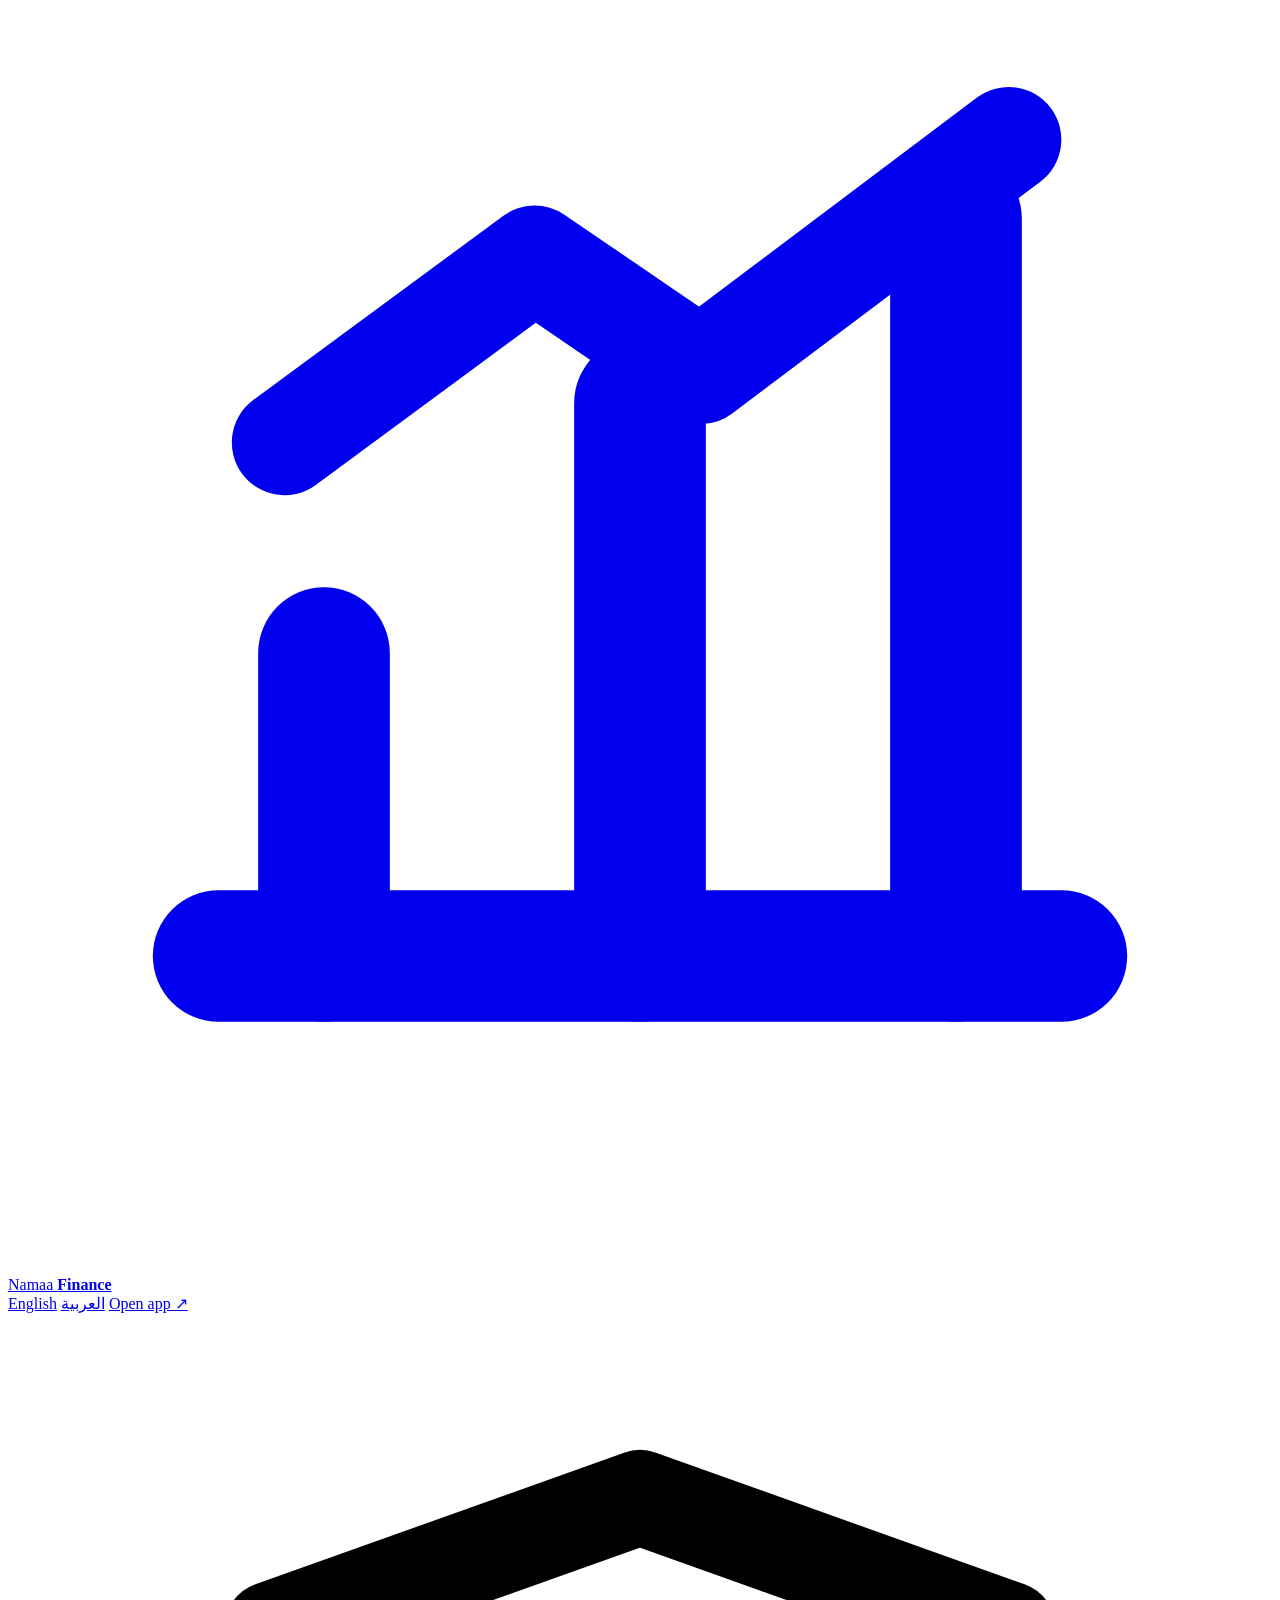
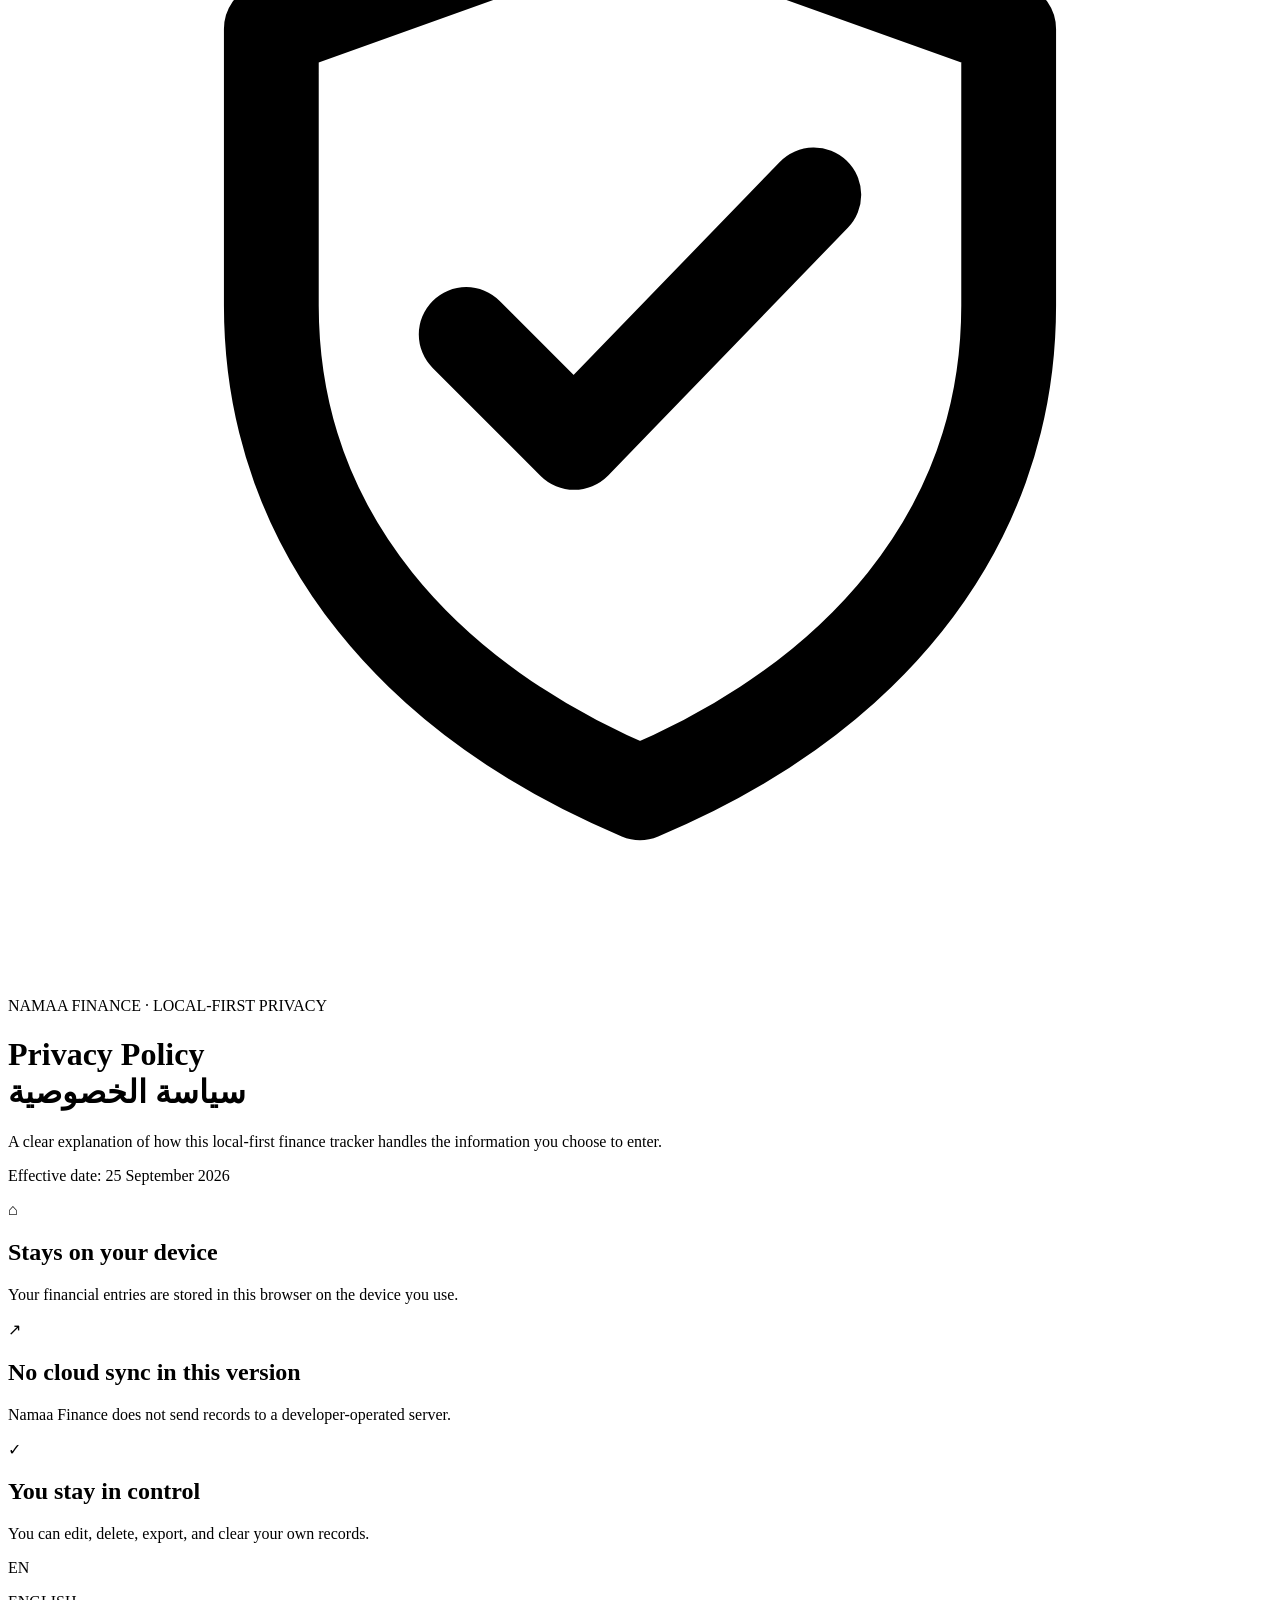
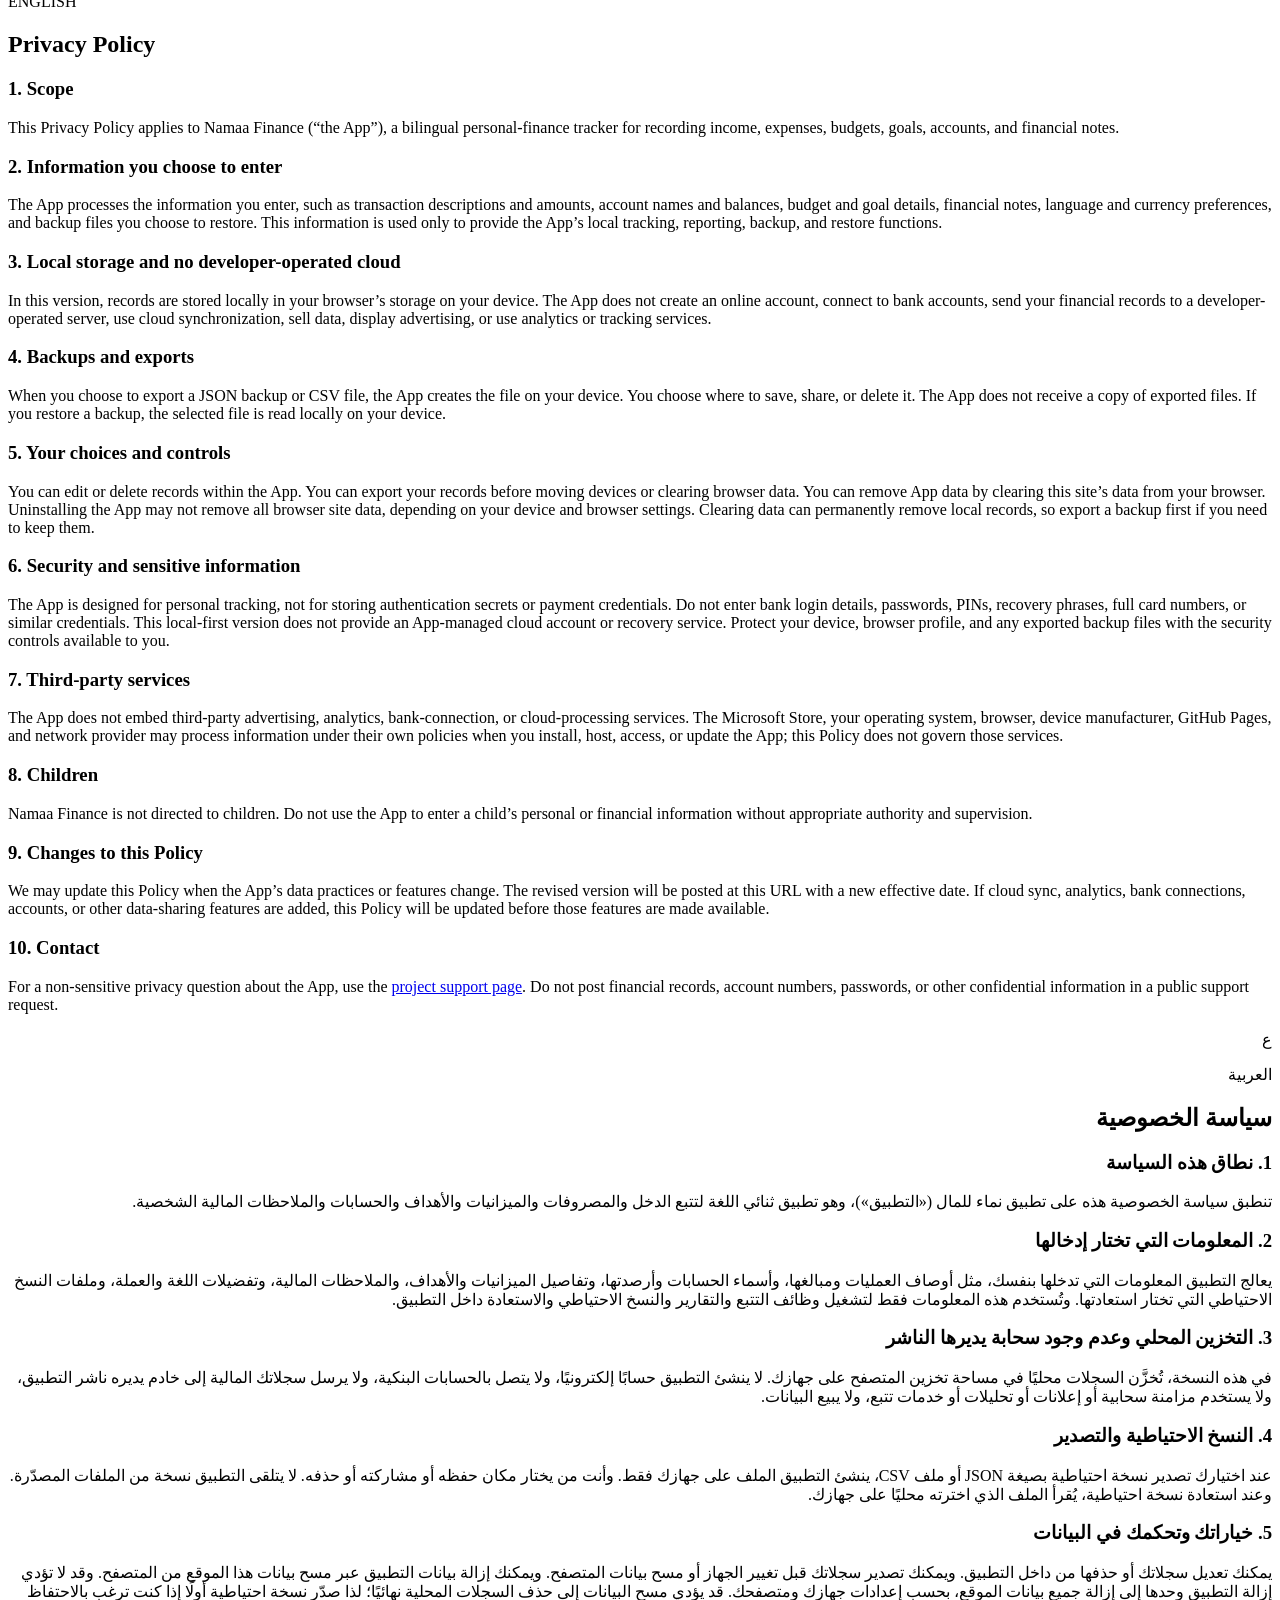
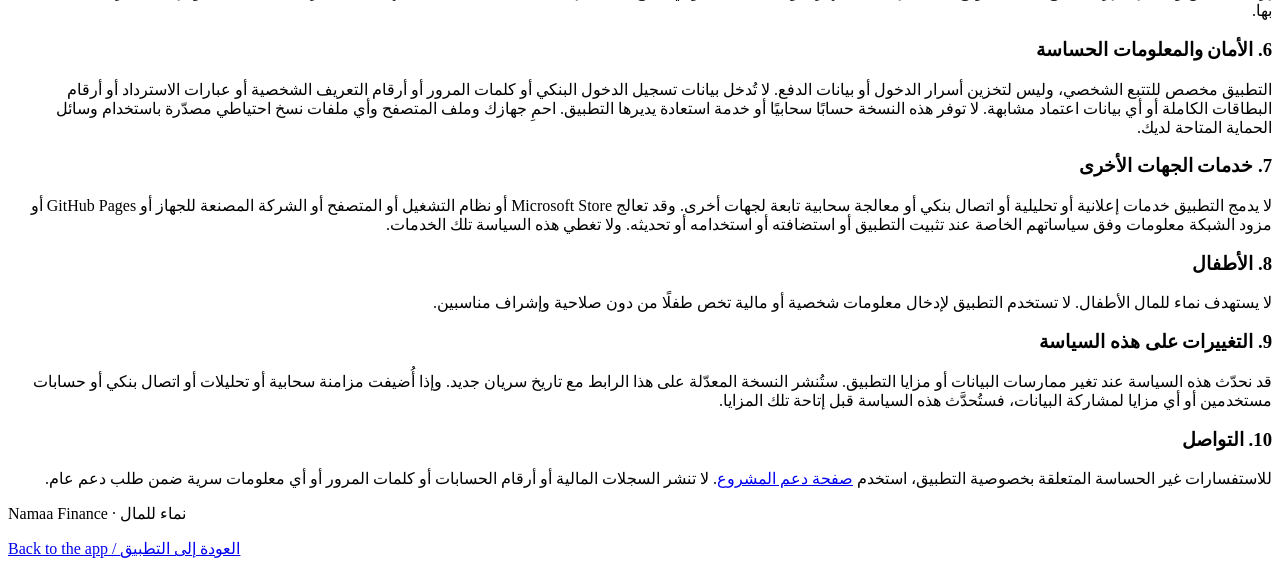
==== privacy.html @ ca7abe31 "Add files via upload" ====
<!doctype html>
<html lang="en">
  <head>
    <meta charset="UTF-8" />
    <meta name="viewport" content="width=device-width, initial-scale=1" />
    <meta name="theme-color" content="#10273f" />
    <meta
      name="description"
      content="Privacy policy for Namaa Finance, a local-first bilingual personal finance tracker."
    />
    <link rel="icon" type="image/png" sizes="192x192" href="icons/icon-192.png" />
    <link rel="icon" type="image/svg+xml" href="icons/icon.svg" />
    <link rel="stylesheet" href="privacy.css" />
    <title>Privacy Policy | سياسة الخصوصية — Namaa Finance</title>
  </head>
  <body>
    <main class="policy-shell">
      <nav class="policy-nav" aria-label="Policy navigation">
        <a class="brand" href="index.html" aria-label="Back to Namaa Finance">
          <span class="brand-mark" aria-hidden="true">
            <svg viewBox="0 0 48 48"><path d="M12 36V24.5M24 36V15M36 36V8" fill="none" stroke="currentColor" stroke-linecap="round" stroke-width="5" /><path d="M8 36h32" fill="none" stroke="currentColor" stroke-linecap="round" stroke-width="5" /><path d="m10.5 16.5 9.5-7 6.3 4.3L38 5" fill="none" stroke="currentColor" stroke-linecap="round" stroke-linejoin="round" stroke-width="4" /></svg>
          </span>
          <span>Namaa <b>Finance</b></span>
        </a>
        <div class="policy-nav-links">
          <a href="#english">English</a>
          <a href="#arabic">العربية</a>
          <a class="back-link" href="index.html">Open app <span aria-hidden="true">↗</span></a>
        </div>
      </nav>

      <header class="policy-hero">
        <div class="shield" aria-hidden="true">
          <svg viewBox="0 0 24 24"><path d="M12 3.5 19 6v5.25c0 4.38-2.93 7.56-7 9.25-4.07-1.7-7-4.87-7-9.25V6l7-2.5Z" fill="none" stroke="currentColor" stroke-width="1.8" stroke-linejoin="round" /><path d="m8.7 11.8 2.05 2.05 4.55-4.7" fill="none" stroke="currentColor" stroke-width="1.8" stroke-linecap="round" stroke-linejoin="round" /></svg>
        </div>
        <p class="eyebrow">NAMAA FINANCE · LOCAL-FIRST PRIVACY</p>
        <h1>Privacy Policy<br /><span>سياسة الخصوصية</span></h1>
        <p class="lead">A clear explanation of how this local-first finance tracker handles the information you choose to enter.</p>
        <p class="effective">Effective date: <time datetime="2026-09-25">25 September 2026</time></p>
      </header>

      <section class="policy-highlights" aria-label="Privacy highlights">
        <article>
          <span class="highlight-icon">⌂</span>
          <h2>Stays on your device</h2>
          <p>Your financial entries are stored in this browser on the device you use.</p>
        </article>
        <article>
          <span class="highlight-icon">↗</span>
          <h2>No cloud sync in this version</h2>
          <p>Namaa Finance does not send records to a developer-operated server.</p>
        </article>
        <article>
          <span class="highlight-icon">✓</span>
          <h2>You stay in control</h2>
          <p>You can edit, delete, export, and clear your own records.</p>
        </article>
      </section>

      <section class="policy-card" id="english" lang="en">
        <div class="section-heading">
          <span>EN</span>
          <div>
            <p class="eyebrow">ENGLISH</p>
            <h2>Privacy Policy</h2>
          </div>
        </div>

        <div class="policy-copy">
          <h3>1. Scope</h3>
          <p>This Privacy Policy applies to Namaa Finance (“the App”), a bilingual personal-finance tracker for recording income, expenses, budgets, goals, accounts, and financial notes.</p>

          <h3>2. Information you choose to enter</h3>
          <p>The App processes the information you enter, such as transaction descriptions and amounts, account names and balances, budget and goal details, financial notes, language and currency preferences, and backup files you choose to restore. This information is used only to provide the App’s local tracking, reporting, backup, and restore functions.</p>

          <h3>3. Local storage and no developer-operated cloud</h3>
          <p>In this version, records are stored locally in your browser’s storage on your device. The App does not create an online account, connect to bank accounts, send your financial records to a developer-operated server, use cloud synchronization, sell data, display advertising, or use analytics or tracking services.</p>

          <h3>4. Backups and exports</h3>
          <p>When you choose to export a JSON backup or CSV file, the App creates the file on your device. You choose where to save, share, or delete it. The App does not receive a copy of exported files. If you restore a backup, the selected file is read locally on your device.</p>

          <h3>5. Your choices and controls</h3>
          <p>You can edit or delete records within the App. You can export your records before moving devices or clearing browser data. You can remove App data by clearing this site’s data from your browser. Uninstalling the App may not remove all browser site data, depending on your device and browser settings. Clearing data can permanently remove local records, so export a backup first if you need to keep them.</p>

          <h3>6. Security and sensitive information</h3>
          <p>The App is designed for personal tracking, not for storing authentication secrets or payment credentials. Do not enter bank login details, passwords, PINs, recovery phrases, full card numbers, or similar credentials. This local-first version does not provide an App-managed cloud account or recovery service. Protect your device, browser profile, and any exported backup files with the security controls available to you.</p>

          <h3>7. Third-party services</h3>
          <p>The App does not embed third-party advertising, analytics, bank-connection, or cloud-processing services. The Microsoft Store, your operating system, browser, device manufacturer, GitHub Pages, and network provider may process information under their own policies when you install, host, access, or update the App; this Policy does not govern those services.</p>

          <h3>8. Children</h3>
          <p>Namaa Finance is not directed to children. Do not use the App to enter a child’s personal or financial information without appropriate authority and supervision.</p>

          <h3>9. Changes to this Policy</h3>
          <p>We may update this Policy when the App’s data practices or features change. The revised version will be posted at this URL with a new effective date. If cloud sync, analytics, bank connections, accounts, or other data-sharing features are added, this Policy will be updated before those features are made available.</p>

          <h3>10. Contact</h3>
          <p>For a non-sensitive privacy question about the App, use the <a href="https://github.com/HAYMOHSEN/Masarefik/issues" target="_blank" rel="noopener noreferrer">project support page</a>. Do not post financial records, account numbers, passwords, or other confidential information in a public support request.</p>
        </div>
      </section>

      <section class="policy-card rtl" id="arabic" lang="ar" dir="rtl">
        <div class="section-heading">
          <span>ع</span>
          <div>
            <p class="eyebrow">العربية</p>
            <h2>سياسة الخصوصية</h2>
          </div>
        </div>

        <div class="policy-copy">
          <h3>1. نطاق هذه السياسة</h3>
          <p>تنطبق سياسة الخصوصية هذه على تطبيق نماء للمال («التطبيق»)، وهو تطبيق ثنائي اللغة لتتبع الدخل والمصروفات والميزانيات والأهداف والحسابات والملاحظات المالية الشخصية.</p>

          <h3>2. المعلومات التي تختار إدخالها</h3>
          <p>يعالج التطبيق المعلومات التي تدخلها بنفسك، مثل أوصاف العمليات ومبالغها، وأسماء الحسابات وأرصدتها، وتفاصيل الميزانيات والأهداف، والملاحظات المالية، وتفضيلات اللغة والعملة، وملفات النسخ الاحتياطي التي تختار استعادتها. وتُستخدم هذه المعلومات فقط لتشغيل وظائف التتبع والتقارير والنسخ الاحتياطي والاستعادة داخل التطبيق.</p>

          <h3>3. التخزين المحلي وعدم وجود سحابة يديرها الناشر</h3>
          <p>في هذه النسخة، تُخزَّن السجلات محليًا في مساحة تخزين المتصفح على جهازك. لا ينشئ التطبيق حسابًا إلكترونيًا، ولا يتصل بالحسابات البنكية، ولا يرسل سجلاتك المالية إلى خادم يديره ناشر التطبيق، ولا يستخدم مزامنة سحابية أو إعلانات أو تحليلات أو خدمات تتبع، ولا يبيع البيانات.</p>

          <h3>4. النسخ الاحتياطية والتصدير</h3>
          <p>عند اختيارك تصدير نسخة احتياطية بصيغة JSON أو ملف CSV، ينشئ التطبيق الملف على جهازك فقط. وأنت من يختار مكان حفظه أو مشاركته أو حذفه. لا يتلقى التطبيق نسخة من الملفات المصدّرة. وعند استعادة نسخة احتياطية، يُقرأ الملف الذي اخترته محليًا على جهازك.</p>

          <h3>5. خياراتك وتحكمك في البيانات</h3>
          <p>يمكنك تعديل سجلاتك أو حذفها من داخل التطبيق. ويمكنك تصدير سجلاتك قبل تغيير الجهاز أو مسح بيانات المتصفح. ويمكنك إزالة بيانات التطبيق عبر مسح بيانات هذا الموقع من المتصفح. وقد لا تؤدي إزالة التطبيق وحدها إلى إزالة جميع بيانات الموقع، بحسب إعدادات جهازك ومتصفحك. قد يؤدي مسح البيانات إلى حذف السجلات المحلية نهائيًا؛ لذا صدّر نسخة احتياطية أولًا إذا كنت ترغب بالاحتفاظ بها.</p>

          <h3>6. الأمان والمعلومات الحساسة</h3>
          <p>التطبيق مخصص للتتبع الشخصي، وليس لتخزين أسرار الدخول أو بيانات الدفع. لا تُدخل بيانات تسجيل الدخول البنكي أو كلمات المرور أو أرقام التعريف الشخصية أو عبارات الاسترداد أو أرقام البطاقات الكاملة أو أي بيانات اعتماد مشابهة. لا توفر هذه النسخة حسابًا سحابيًا أو خدمة استعادة يديرها التطبيق. احمِ جهازك وملف المتصفح وأي ملفات نسخ احتياطي مصدّرة باستخدام وسائل الحماية المتاحة لديك.</p>

          <h3>7. خدمات الجهات الأخرى</h3>
          <p>لا يدمج التطبيق خدمات إعلانية أو تحليلية أو اتصال بنكي أو معالجة سحابية تابعة لجهات أخرى. وقد تعالج Microsoft Store أو نظام التشغيل أو المتصفح أو الشركة المصنعة للجهاز أو GitHub Pages أو مزود الشبكة معلومات وفق سياساتهم الخاصة عند تثبيت التطبيق أو استضافته أو استخدامه أو تحديثه. ولا تغطي هذه السياسة تلك الخدمات.</p>

          <h3>8. الأطفال</h3>
          <p>لا يستهدف نماء للمال الأطفال. لا تستخدم التطبيق لإدخال معلومات شخصية أو مالية تخص طفلًا من دون صلاحية وإشراف مناسبين.</p>

          <h3>9. التغييرات على هذه السياسة</h3>
          <p>قد نحدّث هذه السياسة عند تغير ممارسات البيانات أو مزايا التطبيق. ستُنشر النسخة المعدّلة على هذا الرابط مع تاريخ سريان جديد. وإذا أُضيفت مزامنة سحابية أو تحليلات أو اتصال بنكي أو حسابات مستخدمين أو أي مزايا لمشاركة البيانات، فستُحدَّث هذه السياسة قبل إتاحة تلك المزايا.</p>

          <h3>10. التواصل</h3>
          <p>للاستفسارات غير الحساسة المتعلقة بخصوصية التطبيق، استخدم <a href="https://github.com/HAYMOHSEN/Masarefik/issues" target="_blank" rel="noopener noreferrer">صفحة دعم المشروع</a>. لا تنشر السجلات المالية أو أرقام الحسابات أو كلمات المرور أو أي معلومات سرية ضمن طلب دعم عام.</p>
        </div>
      </section>

      <footer class="policy-footer">
        <p>Namaa Finance · نماء للمال</p>
        <a href="index.html">Back to the app / العودة إلى التطبيق</a>
      </footer>
    </main>
  </body>
</html>
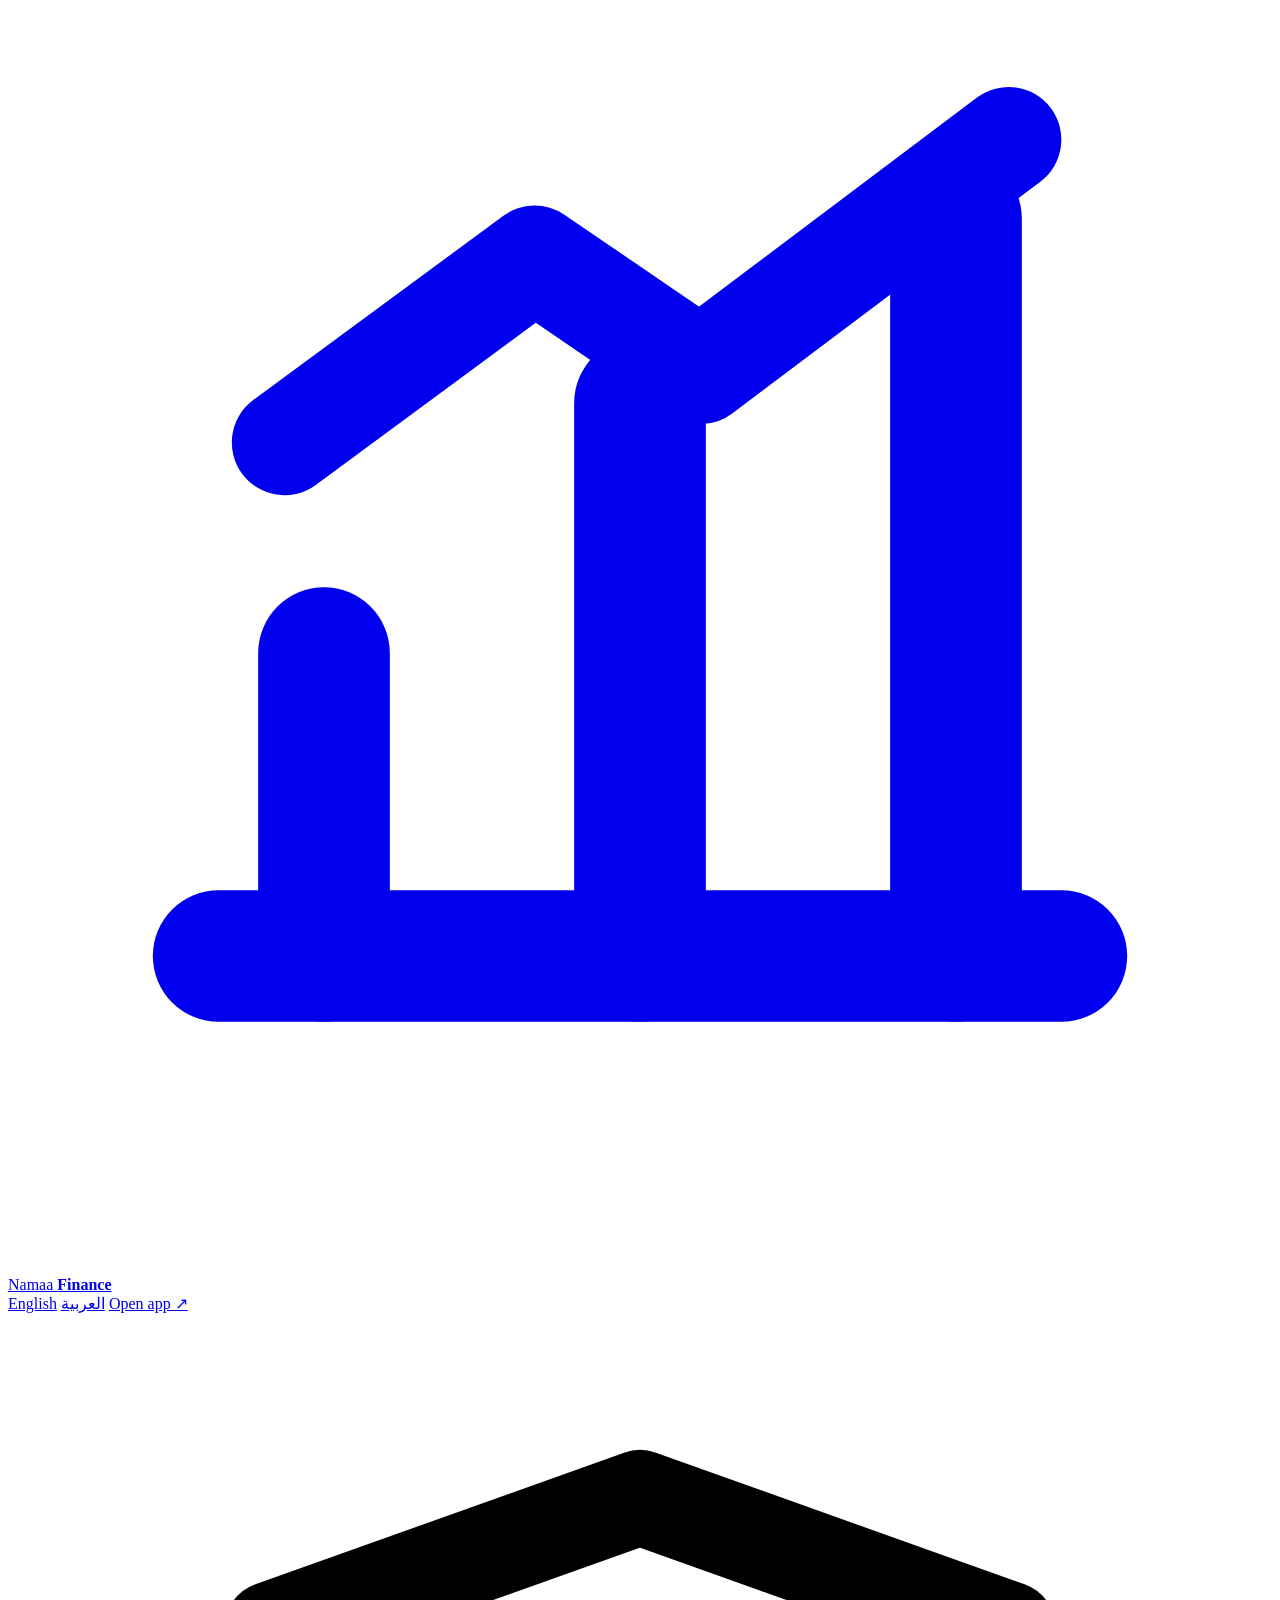
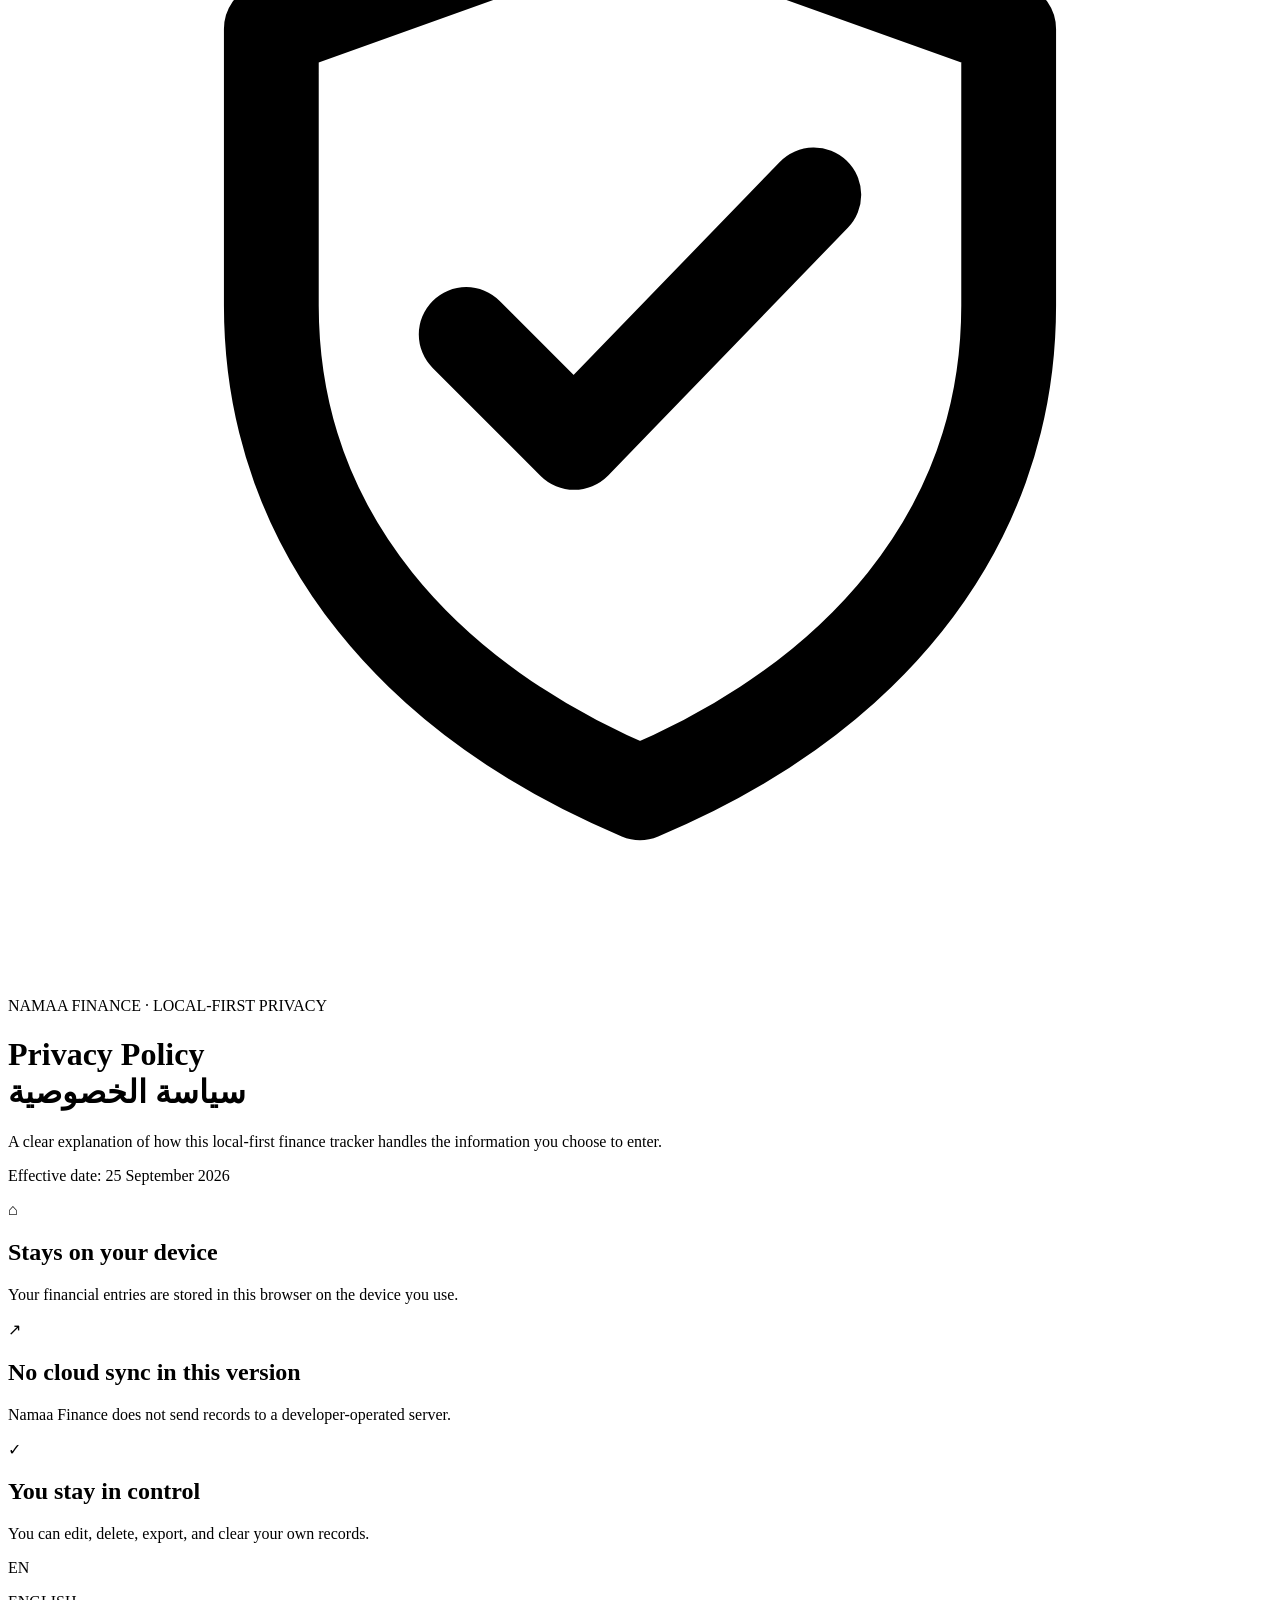
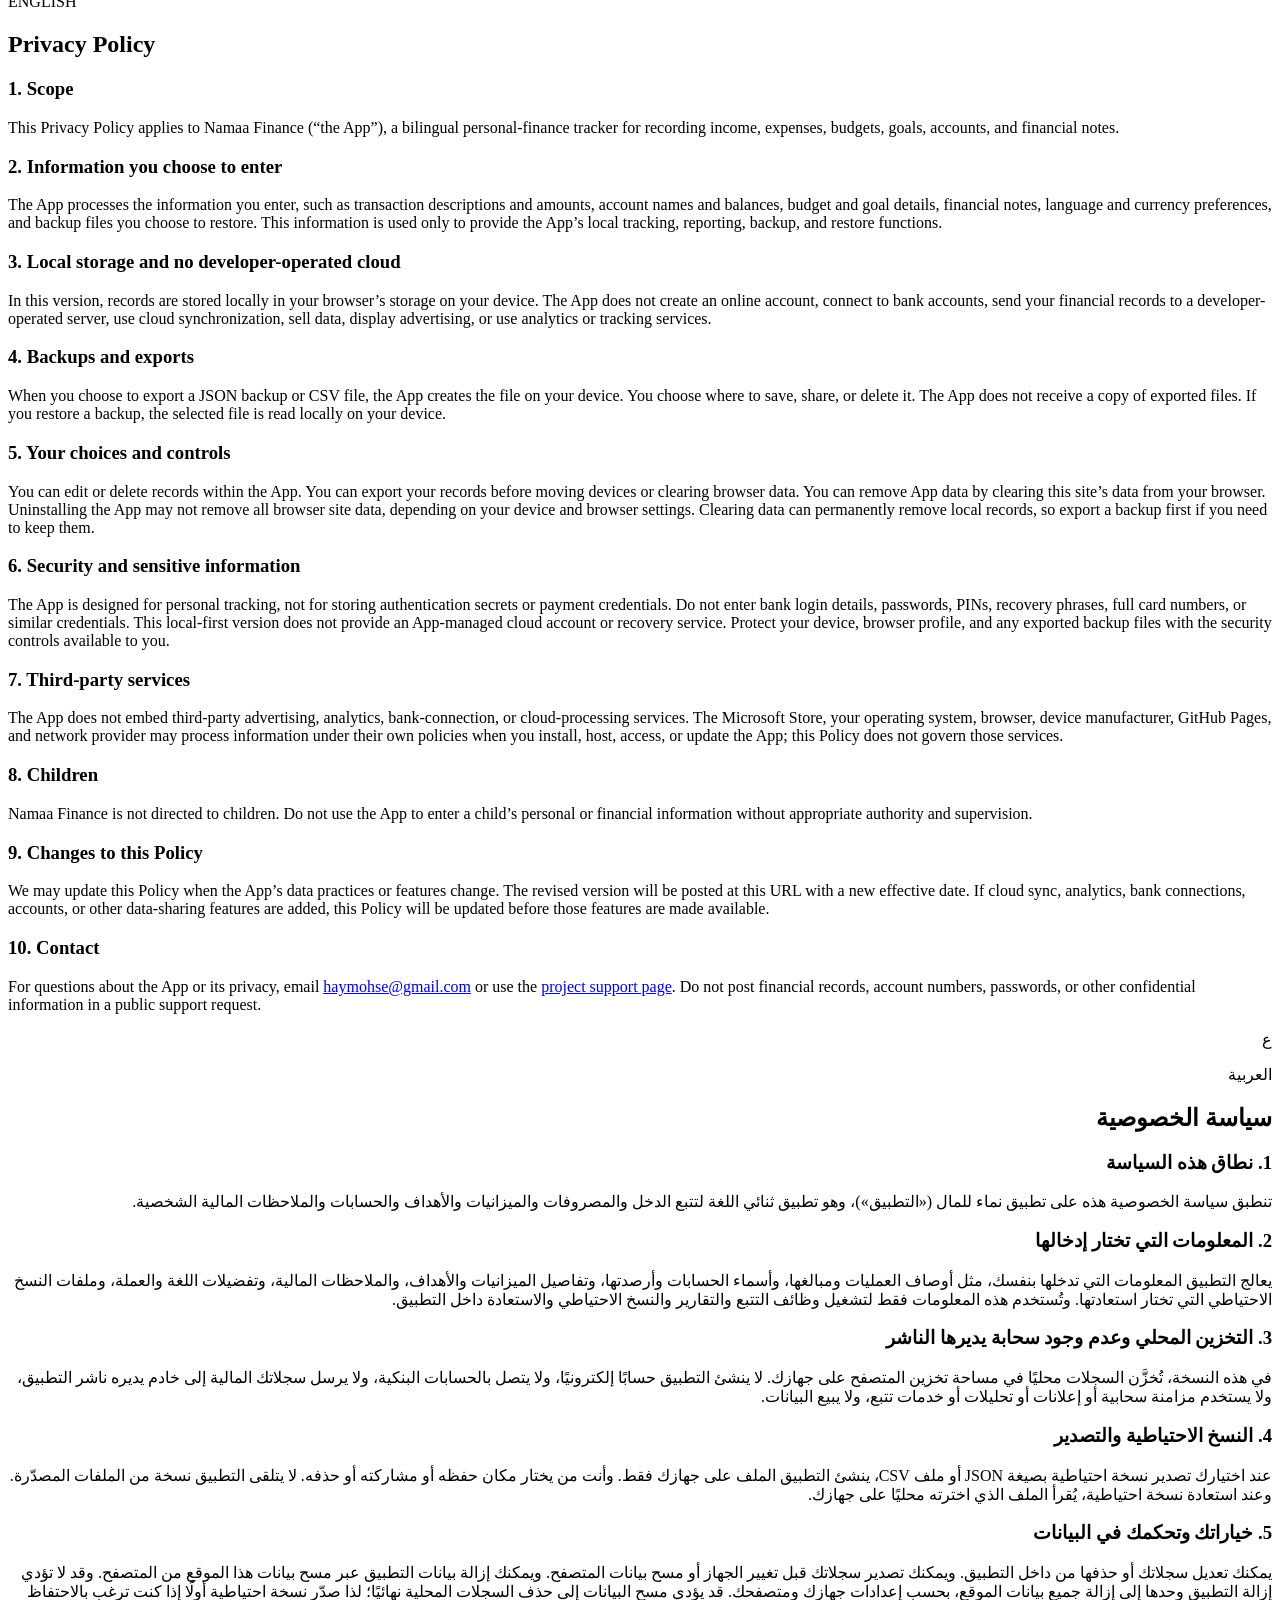
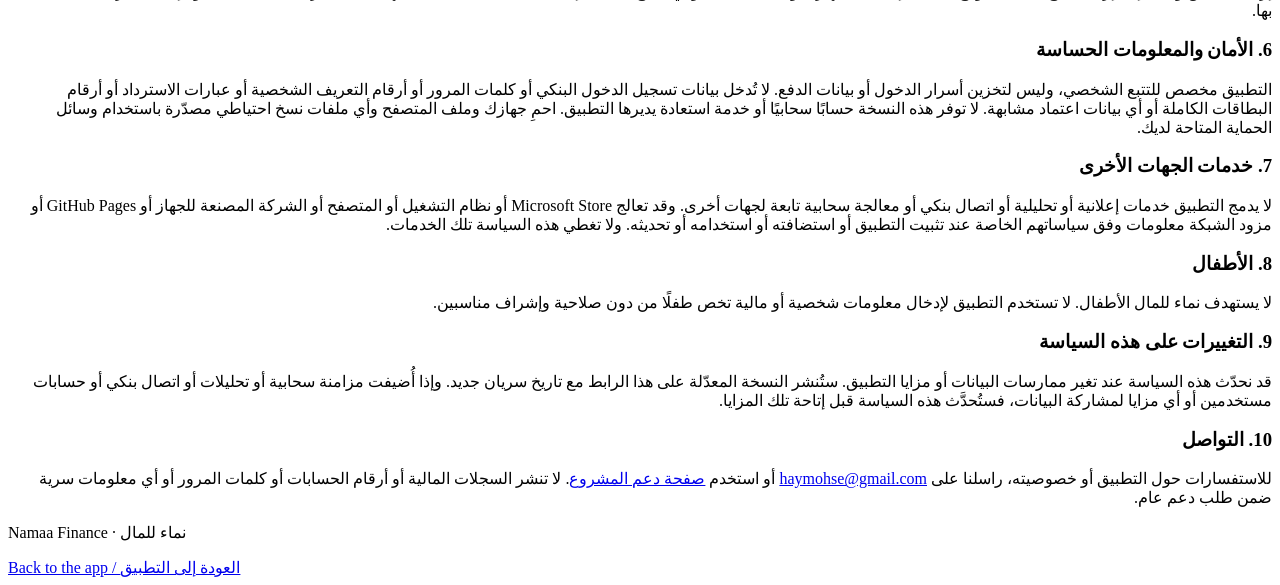
==== commit d68780b0: "Add files via upload" ====
--- a/privacy.html
+++ b/privacy.html
@@ -95,7 +95,7 @@
           <p>We may update this Policy when the App’s data practices or features change. The revised version will be posted at this URL with a new effective date. If cloud sync, analytics, bank connections, accounts, or other data-sharing features are added, this Policy will be updated before those features are made available.</p>
 
           <h3>10. Contact</h3>
-          <p>For a non-sensitive privacy question about the App, use the <a href="https://github.com/HAYMOHSEN/Masarefik/issues" target="_blank" rel="noopener noreferrer">project support page</a>. Do not post financial records, account numbers, passwords, or other confidential information in a public support request.</p>
+          <p>For questions about the App or its privacy, email <a href="mailto:haymohse@gmail.com">haymohse@gmail.com</a> or use the <a href="https://github.com/HAYMOHSEN/Masarefik/issues" target="_blank" rel="noopener noreferrer">project support page</a>. Do not post financial records, account numbers, passwords, or other confidential information in a public support request.</p>
         </div>
       </section>
 
@@ -137,7 +137,7 @@
           <p>قد نحدّث هذه السياسة عند تغير ممارسات البيانات أو مزايا التطبيق. ستُنشر النسخة المعدّلة على هذا الرابط مع تاريخ سريان جديد. وإذا أُضيفت مزامنة سحابية أو تحليلات أو اتصال بنكي أو حسابات مستخدمين أو أي مزايا لمشاركة البيانات، فستُحدَّث هذه السياسة قبل إتاحة تلك المزايا.</p>
 
           <h3>10. التواصل</h3>
-          <p>للاستفسارات غير الحساسة المتعلقة بخصوصية التطبيق، استخدم <a href="https://github.com/HAYMOHSEN/Masarefik/issues" target="_blank" rel="noopener noreferrer">صفحة دعم المشروع</a>. لا تنشر السجلات المالية أو أرقام الحسابات أو كلمات المرور أو أي معلومات سرية ضمن طلب دعم عام.</p>
+          <p>للاستفسارات حول التطبيق أو خصوصيته، راسلنا على <a href="mailto:haymohse@gmail.com" dir="ltr">haymohse@gmail.com</a> أو استخدم <a href="https://github.com/HAYMOHSEN/Masarefik/issues" target="_blank" rel="noopener noreferrer">صفحة دعم المشروع</a>. لا تنشر السجلات المالية أو أرقام الحسابات أو كلمات المرور أو أي معلومات سرية ضمن طلب دعم عام.</p>
         </div>
       </section>
 
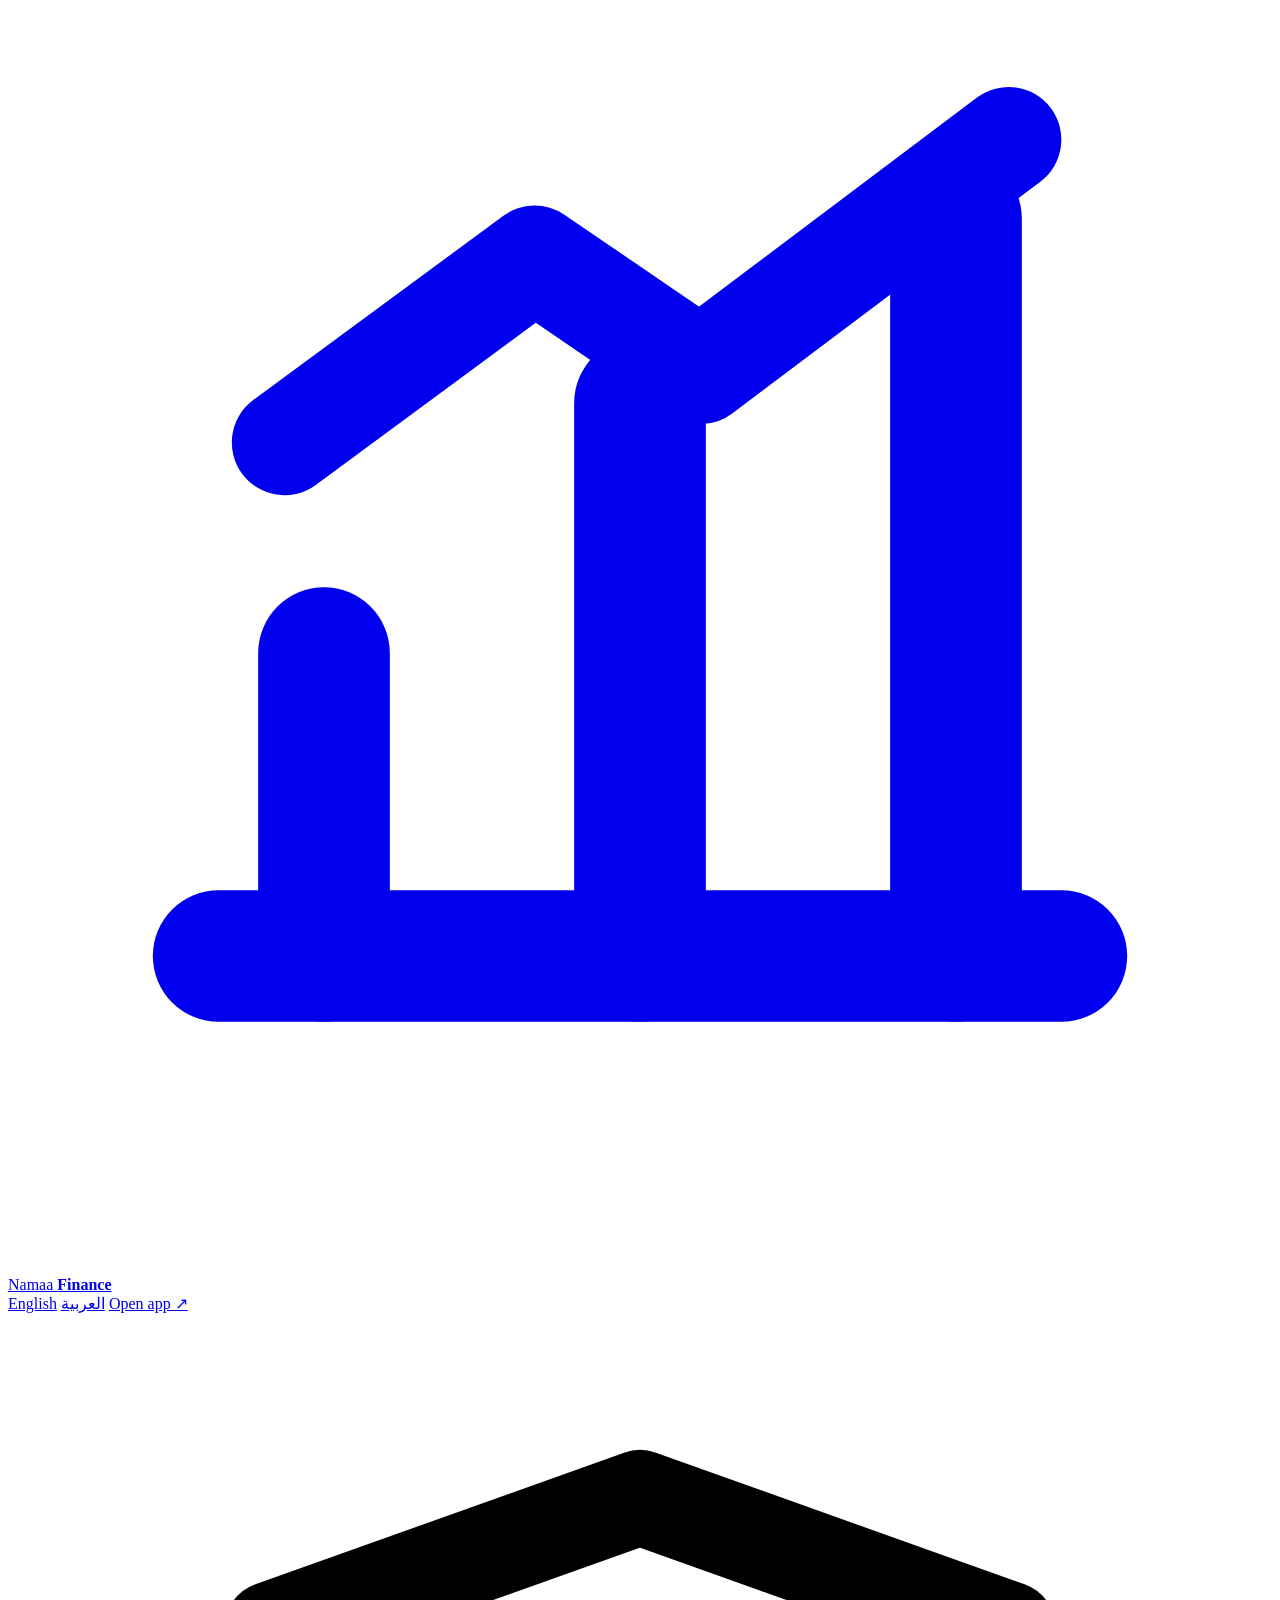
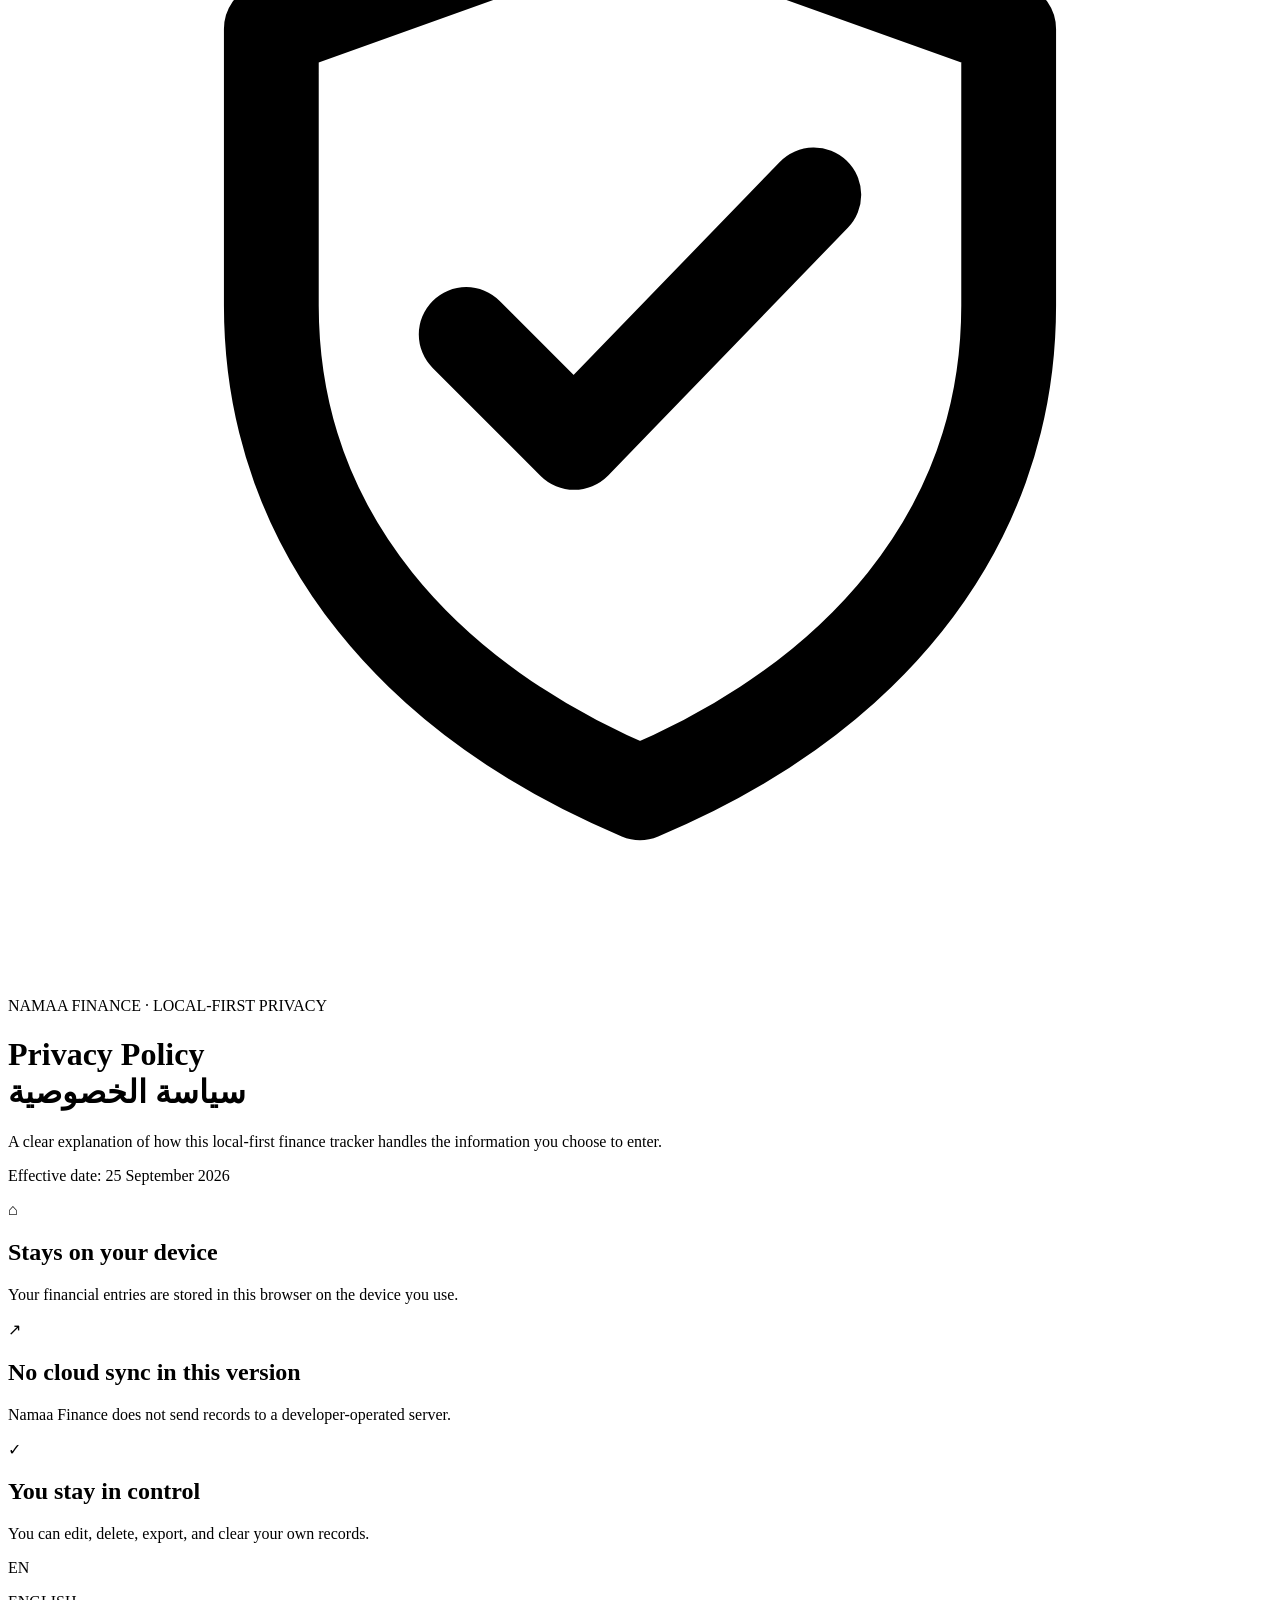
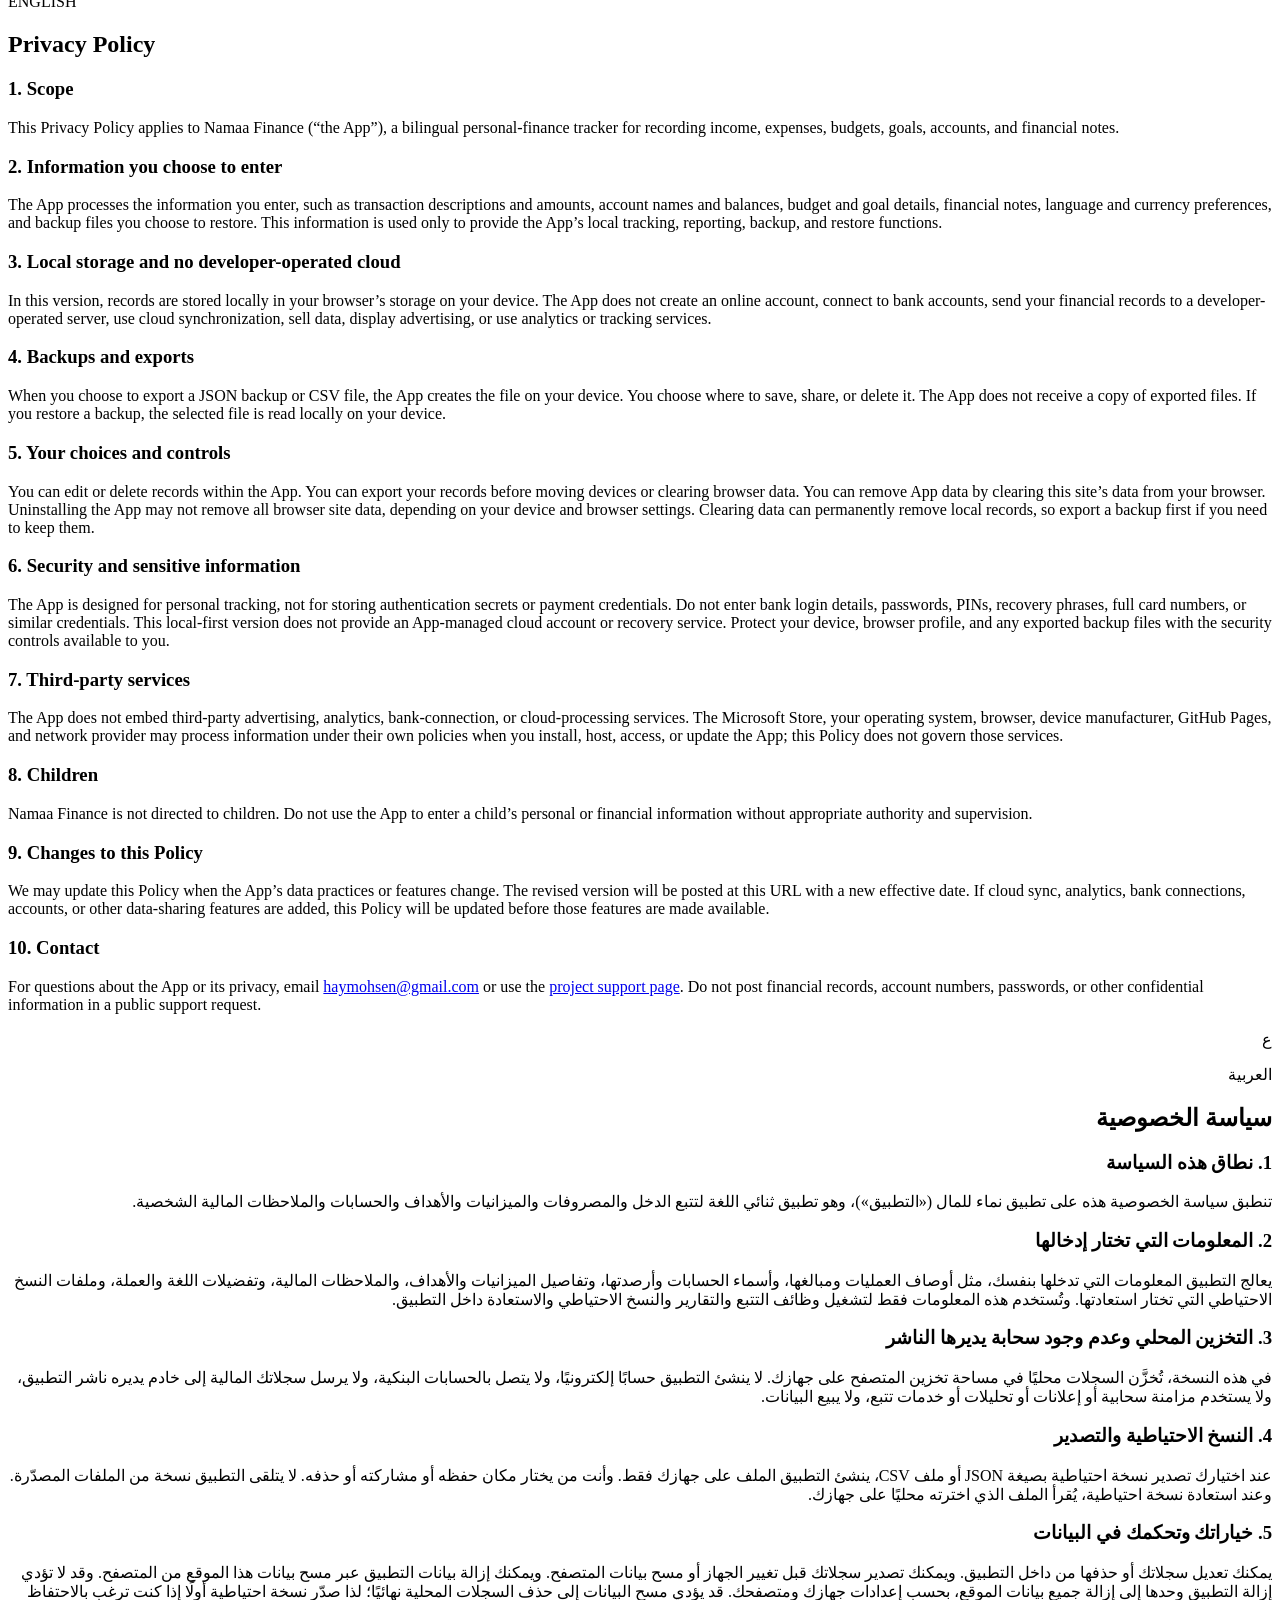
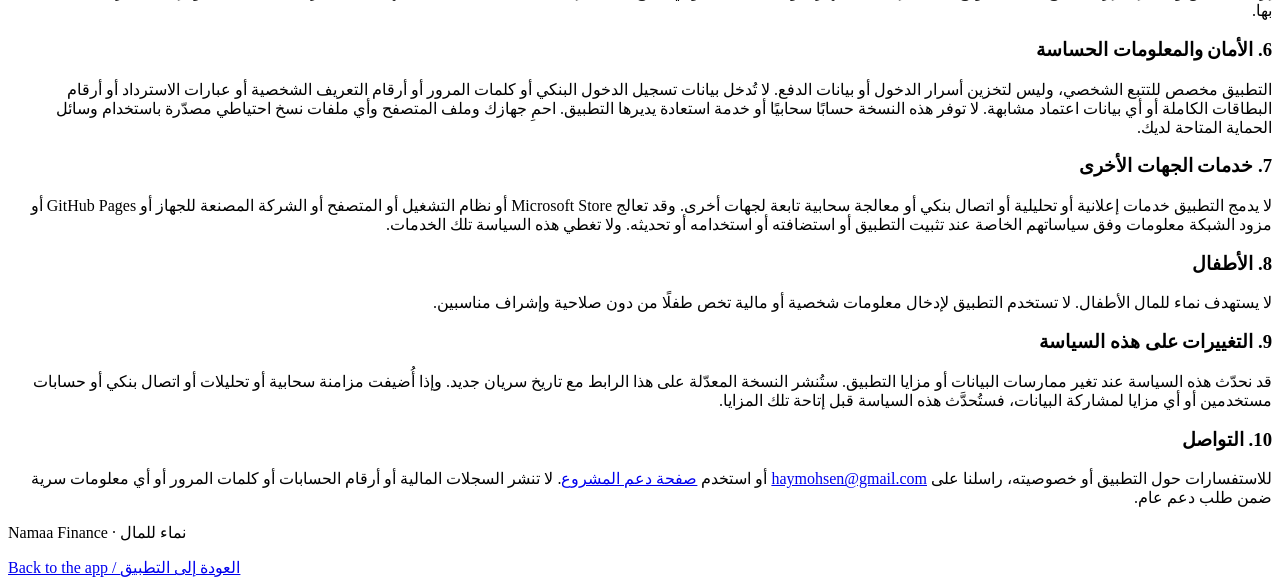
==== commit 79ea6814: "Add files via upload" ====
--- a/privacy.html
+++ b/privacy.html
@@ -95,7 +95,7 @@
           <p>We may update this Policy when the App’s data practices or features change. The revised version will be posted at this URL with a new effective date. If cloud sync, analytics, bank connections, accounts, or other data-sharing features are added, this Policy will be updated before those features are made available.</p>
 
           <h3>10. Contact</h3>
-          <p>For questions about the App or its privacy, email <a href="mailto:haymohse@gmail.com">haymohse@gmail.com</a> or use the <a href="https://github.com/HAYMOHSEN/Masarefik/issues" target="_blank" rel="noopener noreferrer">project support page</a>. Do not post financial records, account numbers, passwords, or other confidential information in a public support request.</p>
+          <p>For questions about the App or its privacy, email <a href="mailto:haymohsen@gmail.com">haymohsen@gmail.com</a> or use the <a href="https://github.com/HAYMOHSEN/Masarefik/issues" target="_blank" rel="noopener noreferrer">project support page</a>. Do not post financial records, account numbers, passwords, or other confidential information in a public support request.</p>
         </div>
       </section>
 
@@ -137,7 +137,7 @@
           <p>قد نحدّث هذه السياسة عند تغير ممارسات البيانات أو مزايا التطبيق. ستُنشر النسخة المعدّلة على هذا الرابط مع تاريخ سريان جديد. وإذا أُضيفت مزامنة سحابية أو تحليلات أو اتصال بنكي أو حسابات مستخدمين أو أي مزايا لمشاركة البيانات، فستُحدَّث هذه السياسة قبل إتاحة تلك المزايا.</p>
 
           <h3>10. التواصل</h3>
-          <p>للاستفسارات حول التطبيق أو خصوصيته، راسلنا على <a href="mailto:haymohse@gmail.com" dir="ltr">haymohse@gmail.com</a> أو استخدم <a href="https://github.com/HAYMOHSEN/Masarefik/issues" target="_blank" rel="noopener noreferrer">صفحة دعم المشروع</a>. لا تنشر السجلات المالية أو أرقام الحسابات أو كلمات المرور أو أي معلومات سرية ضمن طلب دعم عام.</p>
+          <p>للاستفسارات حول التطبيق أو خصوصيته، راسلنا على <a href="mailto:haymohsen@gmail.com" dir="ltr">haymohsen@gmail.com</a> أو استخدم <a href="https://github.com/HAYMOHSEN/Masarefik/issues" target="_blank" rel="noopener noreferrer">صفحة دعم المشروع</a>. لا تنشر السجلات المالية أو أرقام الحسابات أو كلمات المرور أو أي معلومات سرية ضمن طلب دعم عام.</p>
         </div>
       </section>
 
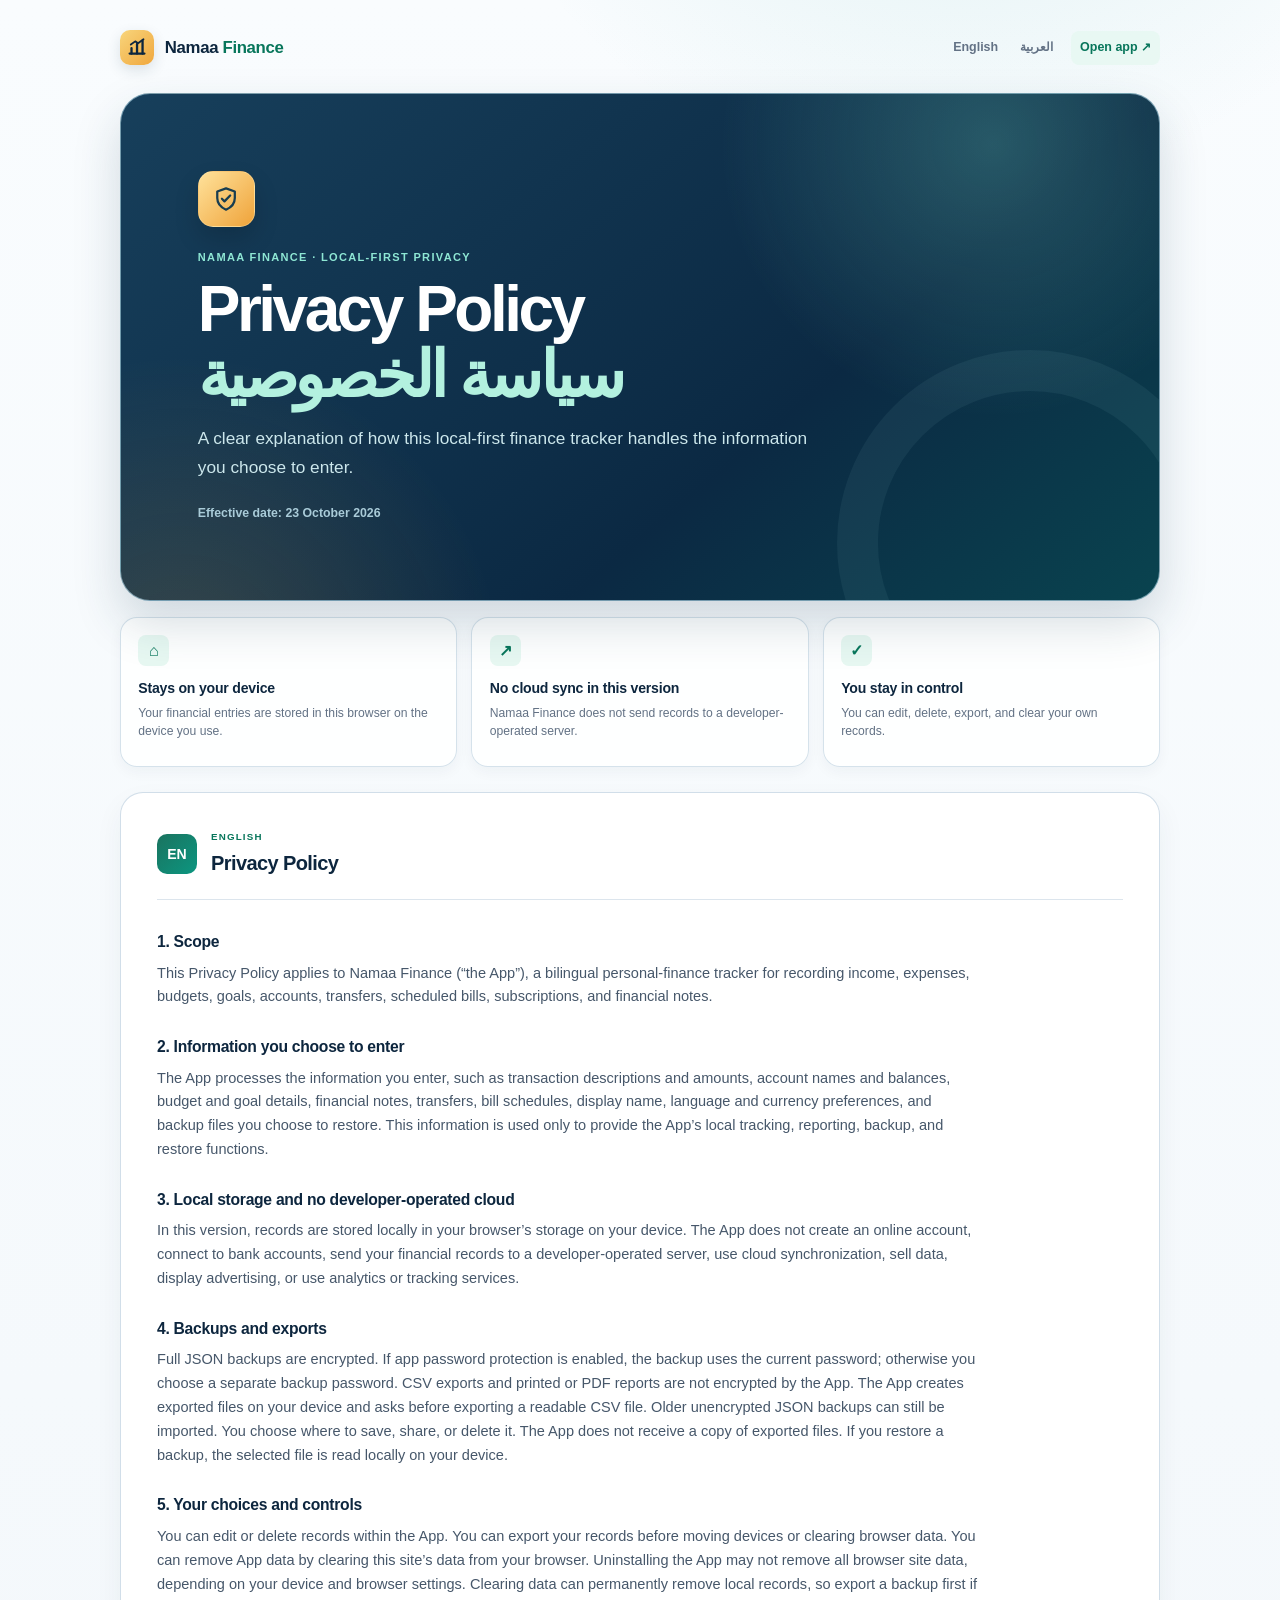
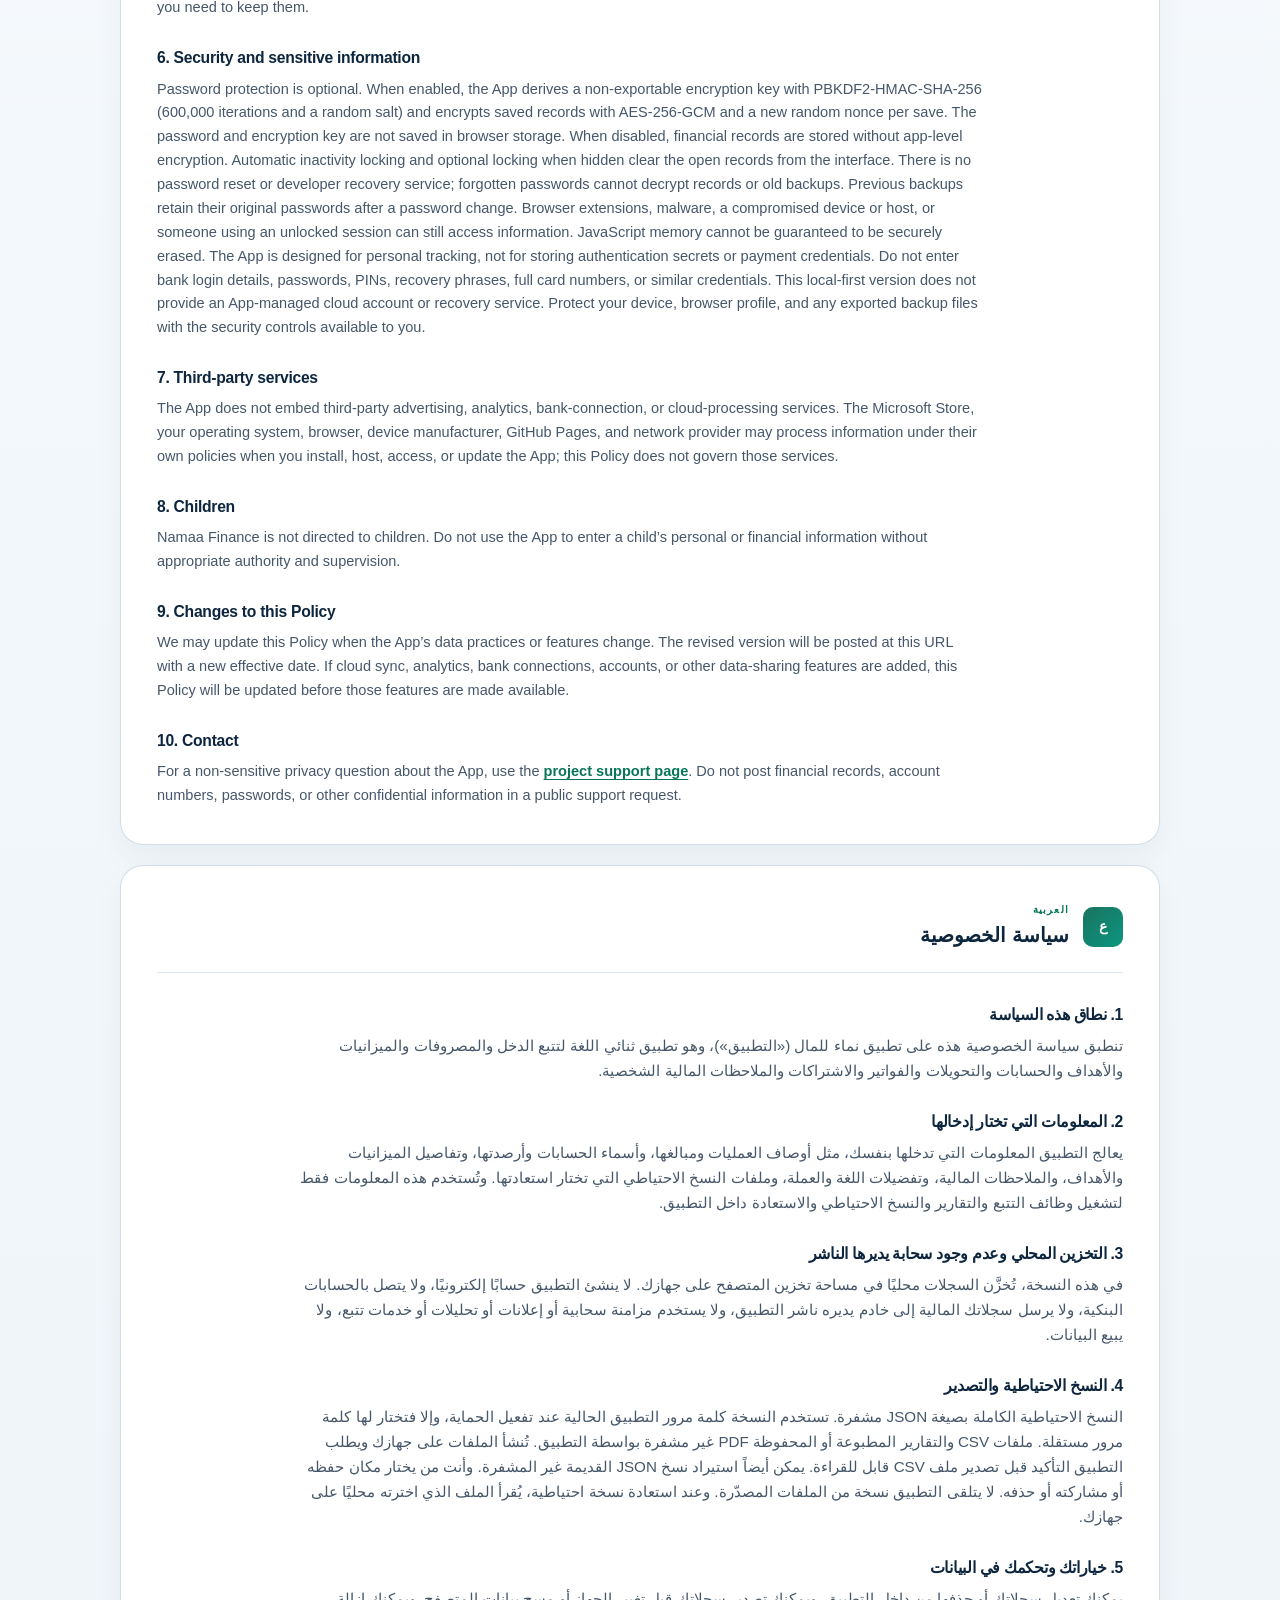
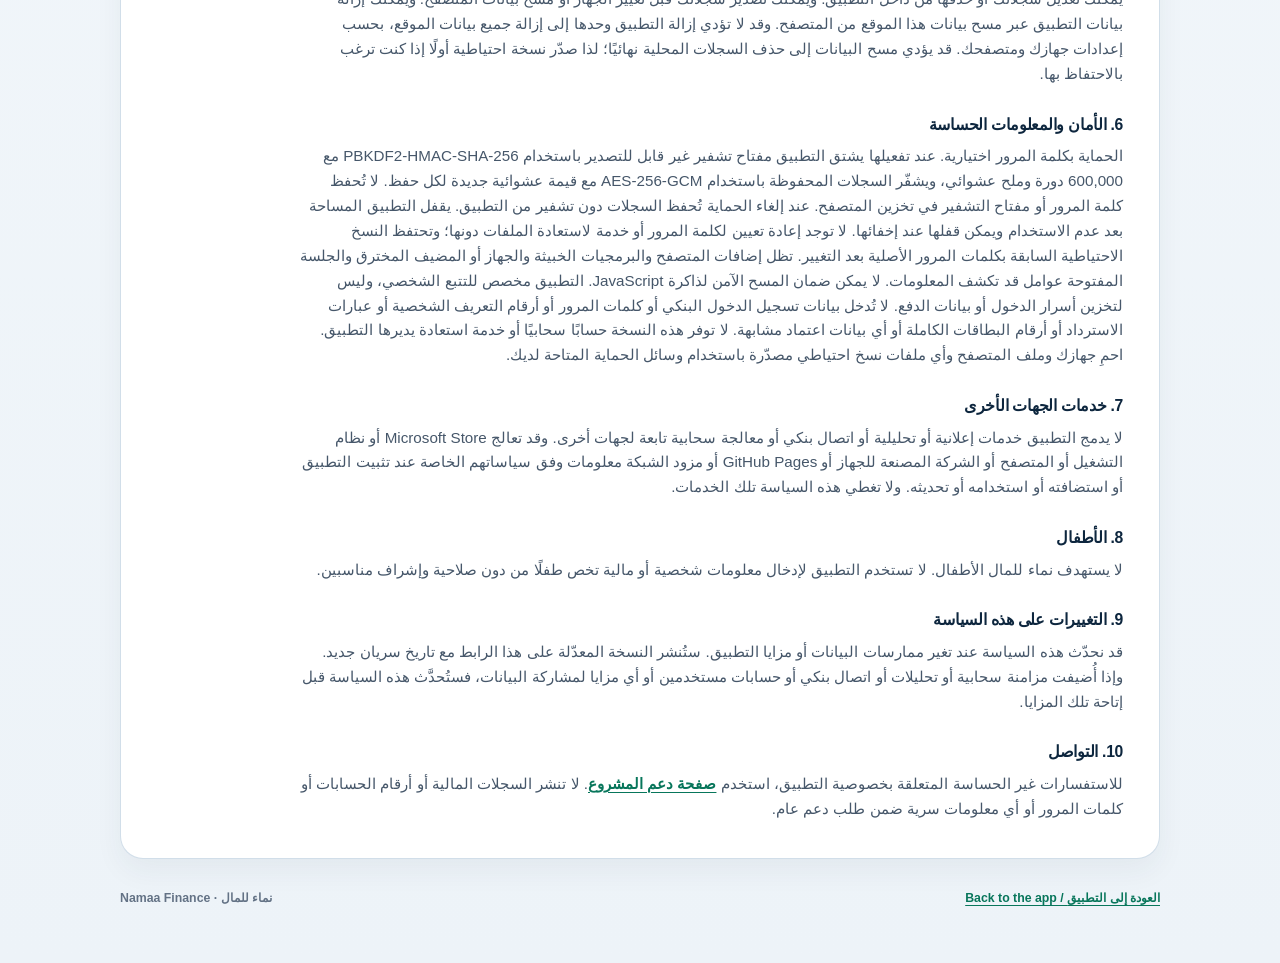
==== commit 15eff6a1: "Deploy Namaa Finance secure upgrade" ====
--- a/privacy.html
+++ b/privacy.html
@@ -36,7 +36,7 @@
         <p class="eyebrow">NAMAA FINANCE · LOCAL-FIRST PRIVACY</p>
         <h1>Privacy Policy<br /><span>سياسة الخصوصية</span></h1>
         <p class="lead">A clear explanation of how this local-first finance tracker handles the information you choose to enter.</p>
-        <p class="effective">Effective date: <time datetime="2026-09-25">25 September 2026</time></p>
+        <p class="effective">Effective date: <time datetime="2026-10-23">23 October 2026</time></p>
       </header>
 
       <section class="policy-highlights" aria-label="Privacy highlights">
@@ -68,22 +68,22 @@
 
         <div class="policy-copy">
           <h3>1. Scope</h3>
-          <p>This Privacy Policy applies to Namaa Finance (“the App”), a bilingual personal-finance tracker for recording income, expenses, budgets, goals, accounts, and financial notes.</p>
+          <p>This Privacy Policy applies to Namaa Finance (“the App”), a bilingual personal-finance tracker for recording income, expenses, budgets, goals, accounts, transfers, scheduled bills, subscriptions, and financial notes.</p>
 
           <h3>2. Information you choose to enter</h3>
-          <p>The App processes the information you enter, such as transaction descriptions and amounts, account names and balances, budget and goal details, financial notes, language and currency preferences, and backup files you choose to restore. This information is used only to provide the App’s local tracking, reporting, backup, and restore functions.</p>
+          <p>The App processes the information you enter, such as transaction descriptions and amounts, account names and balances, budget and goal details, financial notes, transfers, bill schedules, display name, language and currency preferences, and backup files you choose to restore. This information is used only to provide the App’s local tracking, reporting, backup, and restore functions.</p>
 
           <h3>3. Local storage and no developer-operated cloud</h3>
           <p>In this version, records are stored locally in your browser’s storage on your device. The App does not create an online account, connect to bank accounts, send your financial records to a developer-operated server, use cloud synchronization, sell data, display advertising, or use analytics or tracking services.</p>
 
           <h3>4. Backups and exports</h3>
-          <p>When you choose to export a JSON backup or CSV file, the App creates the file on your device. You choose where to save, share, or delete it. The App does not receive a copy of exported files. If you restore a backup, the selected file is read locally on your device.</p>
+          <p>Full JSON backups are encrypted. If app password protection is enabled, the backup uses the current password; otherwise you choose a separate backup password. CSV exports and printed or PDF reports are not encrypted by the App. The App creates exported files on your device and asks before exporting a readable CSV file. Older unencrypted JSON backups can still be imported. You choose where to save, share, or delete it. The App does not receive a copy of exported files. If you restore a backup, the selected file is read locally on your device.</p>
 
           <h3>5. Your choices and controls</h3>
           <p>You can edit or delete records within the App. You can export your records before moving devices or clearing browser data. You can remove App data by clearing this site’s data from your browser. Uninstalling the App may not remove all browser site data, depending on your device and browser settings. Clearing data can permanently remove local records, so export a backup first if you need to keep them.</p>
 
           <h3>6. Security and sensitive information</h3>
-          <p>The App is designed for personal tracking, not for storing authentication secrets or payment credentials. Do not enter bank login details, passwords, PINs, recovery phrases, full card numbers, or similar credentials. This local-first version does not provide an App-managed cloud account or recovery service. Protect your device, browser profile, and any exported backup files with the security controls available to you.</p>
+          <p>Password protection is optional. When enabled, the App derives a non-exportable encryption key with PBKDF2-HMAC-SHA-256 (600,000 iterations and a random salt) and encrypts saved records with AES-256-GCM and a new random nonce per save. The password and encryption key are not saved in browser storage. When disabled, financial records are stored without app-level encryption. Automatic inactivity locking and optional locking when hidden clear the open records from the interface. There is no password reset or developer recovery service; forgotten passwords cannot decrypt records or old backups. Previous backups retain their original passwords after a password change. Browser extensions, malware, a compromised device or host, or someone using an unlocked session can still access information. JavaScript memory cannot be guaranteed to be securely erased. The App is designed for personal tracking, not for storing authentication secrets or payment credentials. Do not enter bank login details, passwords, PINs, recovery phrases, full card numbers, or similar credentials. This local-first version does not provide an App-managed cloud account or recovery service. Protect your device, browser profile, and any exported backup files with the security controls available to you.</p>
 
           <h3>7. Third-party services</h3>
           <p>The App does not embed third-party advertising, analytics, bank-connection, or cloud-processing services. The Microsoft Store, your operating system, browser, device manufacturer, GitHub Pages, and network provider may process information under their own policies when you install, host, access, or update the App; this Policy does not govern those services.</p>
@@ -95,7 +95,7 @@
           <p>We may update this Policy when the App’s data practices or features change. The revised version will be posted at this URL with a new effective date. If cloud sync, analytics, bank connections, accounts, or other data-sharing features are added, this Policy will be updated before those features are made available.</p>
 
           <h3>10. Contact</h3>
-          <p>For questions about the App or its privacy, email <a href="mailto:haymohsen@gmail.com">haymohsen@gmail.com</a> or use the <a href="https://github.com/HAYMOHSEN/Masarefik/issues" target="_blank" rel="noopener noreferrer">project support page</a>. Do not post financial records, account numbers, passwords, or other confidential information in a public support request.</p>
+          <p>For a non-sensitive privacy question about the App, use the <a href="https://github.com/HAYMOHSEN/Masarefik/issues" target="_blank" rel="noopener noreferrer">project support page</a>. Do not post financial records, account numbers, passwords, or other confidential information in a public support request.</p>
         </div>
       </section>
 
@@ -110,7 +110,7 @@
 
         <div class="policy-copy">
           <h3>1. نطاق هذه السياسة</h3>
-          <p>تنطبق سياسة الخصوصية هذه على تطبيق نماء للمال («التطبيق»)، وهو تطبيق ثنائي اللغة لتتبع الدخل والمصروفات والميزانيات والأهداف والحسابات والملاحظات المالية الشخصية.</p>
+          <p>تنطبق سياسة الخصوصية هذه على تطبيق نماء للمال («التطبيق»)، وهو تطبيق ثنائي اللغة لتتبع الدخل والمصروفات والميزانيات والأهداف والحسابات والتحويلات والفواتير والاشتراكات والملاحظات المالية الشخصية.</p>
 
           <h3>2. المعلومات التي تختار إدخالها</h3>
           <p>يعالج التطبيق المعلومات التي تدخلها بنفسك، مثل أوصاف العمليات ومبالغها، وأسماء الحسابات وأرصدتها، وتفاصيل الميزانيات والأهداف، والملاحظات المالية، وتفضيلات اللغة والعملة، وملفات النسخ الاحتياطي التي تختار استعادتها. وتُستخدم هذه المعلومات فقط لتشغيل وظائف التتبع والتقارير والنسخ الاحتياطي والاستعادة داخل التطبيق.</p>
@@ -119,13 +119,13 @@
           <p>في هذه النسخة، تُخزَّن السجلات محليًا في مساحة تخزين المتصفح على جهازك. لا ينشئ التطبيق حسابًا إلكترونيًا، ولا يتصل بالحسابات البنكية، ولا يرسل سجلاتك المالية إلى خادم يديره ناشر التطبيق، ولا يستخدم مزامنة سحابية أو إعلانات أو تحليلات أو خدمات تتبع، ولا يبيع البيانات.</p>
 
           <h3>4. النسخ الاحتياطية والتصدير</h3>
-          <p>عند اختيارك تصدير نسخة احتياطية بصيغة JSON أو ملف CSV، ينشئ التطبيق الملف على جهازك فقط. وأنت من يختار مكان حفظه أو مشاركته أو حذفه. لا يتلقى التطبيق نسخة من الملفات المصدّرة. وعند استعادة نسخة احتياطية، يُقرأ الملف الذي اخترته محليًا على جهازك.</p>
+          <p>النسخ الاحتياطية الكاملة بصيغة JSON مشفرة. تستخدم النسخة كلمة مرور التطبيق الحالية عند تفعيل الحماية، وإلا فتختار لها كلمة مرور مستقلة. ملفات CSV والتقارير المطبوعة أو المحفوظة PDF غير مشفرة بواسطة التطبيق. تُنشأ الملفات على جهازك ويطلب التطبيق التأكيد قبل تصدير ملف CSV قابل للقراءة. يمكن أيضاً استيراد نسخ JSON القديمة غير المشفرة. وأنت من يختار مكان حفظه أو مشاركته أو حذفه. لا يتلقى التطبيق نسخة من الملفات المصدّرة. وعند استعادة نسخة احتياطية، يُقرأ الملف الذي اخترته محليًا على جهازك.</p>
 
           <h3>5. خياراتك وتحكمك في البيانات</h3>
           <p>يمكنك تعديل سجلاتك أو حذفها من داخل التطبيق. ويمكنك تصدير سجلاتك قبل تغيير الجهاز أو مسح بيانات المتصفح. ويمكنك إزالة بيانات التطبيق عبر مسح بيانات هذا الموقع من المتصفح. وقد لا تؤدي إزالة التطبيق وحدها إلى إزالة جميع بيانات الموقع، بحسب إعدادات جهازك ومتصفحك. قد يؤدي مسح البيانات إلى حذف السجلات المحلية نهائيًا؛ لذا صدّر نسخة احتياطية أولًا إذا كنت ترغب بالاحتفاظ بها.</p>
 
           <h3>6. الأمان والمعلومات الحساسة</h3>
-          <p>التطبيق مخصص للتتبع الشخصي، وليس لتخزين أسرار الدخول أو بيانات الدفع. لا تُدخل بيانات تسجيل الدخول البنكي أو كلمات المرور أو أرقام التعريف الشخصية أو عبارات الاسترداد أو أرقام البطاقات الكاملة أو أي بيانات اعتماد مشابهة. لا توفر هذه النسخة حسابًا سحابيًا أو خدمة استعادة يديرها التطبيق. احمِ جهازك وملف المتصفح وأي ملفات نسخ احتياطي مصدّرة باستخدام وسائل الحماية المتاحة لديك.</p>
+          <p>الحماية بكلمة المرور اختيارية. عند تفعيلها يشتق التطبيق مفتاح تشفير غير قابل للتصدير باستخدام PBKDF2-HMAC-SHA-256 مع 600,000 دورة وملح عشوائي، ويشفّر السجلات المحفوظة باستخدام AES-256-GCM مع قيمة عشوائية جديدة لكل حفظ. لا تُحفظ كلمة المرور أو مفتاح التشفير في تخزين المتصفح. عند إلغاء الحماية تُحفظ السجلات دون تشفير من التطبيق. يقفل التطبيق المساحة بعد عدم الاستخدام ويمكن قفلها عند إخفائها. لا توجد إعادة تعيين لكلمة المرور أو خدمة لاستعادة الملفات دونها؛ وتحتفظ النسخ الاحتياطية السابقة بكلمات المرور الأصلية بعد التغيير. تظل إضافات المتصفح والبرمجيات الخبيثة والجهاز أو المضيف المخترق والجلسة المفتوحة عوامل قد تكشف المعلومات. لا يمكن ضمان المسح الآمن لذاكرة JavaScript. التطبيق مخصص للتتبع الشخصي، وليس لتخزين أسرار الدخول أو بيانات الدفع. لا تُدخل بيانات تسجيل الدخول البنكي أو كلمات المرور أو أرقام التعريف الشخصية أو عبارات الاسترداد أو أرقام البطاقات الكاملة أو أي بيانات اعتماد مشابهة. لا توفر هذه النسخة حسابًا سحابيًا أو خدمة استعادة يديرها التطبيق. احمِ جهازك وملف المتصفح وأي ملفات نسخ احتياطي مصدّرة باستخدام وسائل الحماية المتاحة لديك.</p>
 
           <h3>7. خدمات الجهات الأخرى</h3>
           <p>لا يدمج التطبيق خدمات إعلانية أو تحليلية أو اتصال بنكي أو معالجة سحابية تابعة لجهات أخرى. وقد تعالج Microsoft Store أو نظام التشغيل أو المتصفح أو الشركة المصنعة للجهاز أو GitHub Pages أو مزود الشبكة معلومات وفق سياساتهم الخاصة عند تثبيت التطبيق أو استضافته أو استخدامه أو تحديثه. ولا تغطي هذه السياسة تلك الخدمات.</p>
@@ -137,7 +137,7 @@
           <p>قد نحدّث هذه السياسة عند تغير ممارسات البيانات أو مزايا التطبيق. ستُنشر النسخة المعدّلة على هذا الرابط مع تاريخ سريان جديد. وإذا أُضيفت مزامنة سحابية أو تحليلات أو اتصال بنكي أو حسابات مستخدمين أو أي مزايا لمشاركة البيانات، فستُحدَّث هذه السياسة قبل إتاحة تلك المزايا.</p>
 
           <h3>10. التواصل</h3>
-          <p>للاستفسارات حول التطبيق أو خصوصيته، راسلنا على <a href="mailto:haymohsen@gmail.com" dir="ltr">haymohsen@gmail.com</a> أو استخدم <a href="https://github.com/HAYMOHSEN/Masarefik/issues" target="_blank" rel="noopener noreferrer">صفحة دعم المشروع</a>. لا تنشر السجلات المالية أو أرقام الحسابات أو كلمات المرور أو أي معلومات سرية ضمن طلب دعم عام.</p>
+          <p>للاستفسارات غير الحساسة المتعلقة بخصوصية التطبيق، استخدم <a href="https://github.com/HAYMOHSEN/Masarefik/issues" target="_blank" rel="noopener noreferrer">صفحة دعم المشروع</a>. لا تنشر السجلات المالية أو أرقام الحسابات أو كلمات المرور أو أي معلومات سرية ضمن طلب دعم عام.</p>
         </div>
       </section>
 
--- a/privacy.css
+++ b/privacy.css
@@ -0,0 +1,117 @@
+:root {
+  color-scheme: light;
+  --navy-950: #071a2b;
+  --navy-900: #0d263e;
+  --navy-800: #123552;
+  --ink: #112437;
+  --muted: #637285;
+  --canvas: #edf3f8;
+  --surface: #ffffff;
+  --line: #dce5ed;
+  --emerald: #0aa57a;
+  --emerald-dark: #08765b;
+  --gold: #f2ad43;
+  font-family: "Segoe UI", "Noto Sans Arabic", Tahoma, Arial, sans-serif;
+}
+
+* { box-sizing: border-box; }
+html { scroll-behavior: smooth; background: var(--canvas); }
+body {
+  min-width: 320px;
+  min-height: 100vh;
+  margin: 0;
+  color: var(--ink);
+  background:
+    radial-gradient(circle at 75% -8%, rgba(91, 183, 181, 0.2), transparent 33rem),
+    linear-gradient(180deg, #f9fcfe, var(--canvas));
+  font-size: 16px;
+  line-height: 1.64;
+}
+a { color: inherit; }
+a:focus-visible { outline: 3px solid rgba(60, 131, 219, 0.38); outline-offset: 3px; border-radius: 4px; }
+
+.policy-shell { width: min(100% - 2.2rem, 1040px); margin: 0 auto; padding: 1.2rem 0 3.4rem; }
+.policy-nav {
+  display: flex;
+  align-items: center;
+  justify-content: space-between;
+  gap: 1rem;
+  padding: 0.7rem 0;
+}
+.brand { display: inline-flex; align-items: center; gap: 0.65rem; color: var(--navy-900); font-size: 1.05rem; font-weight: 780; letter-spacing: -0.02em; text-decoration: none; }
+.brand b { color: var(--emerald-dark); font-weight: 630; }
+.brand-mark { display: grid; width: 2.15rem; height: 2.15rem; place-items: center; border-radius: 10px; color: var(--navy-900); background: linear-gradient(135deg, #f8d57c, #f0a73d); box-shadow: 0 5px 14px rgba(35, 63, 84, 0.14); }
+.brand-mark svg { width: 1.38rem; height: 1.38rem; }
+.policy-nav-links { display: flex; align-items: center; gap: 0.25rem; }
+.policy-nav-links > a { padding: 0.42rem 0.56rem; border-radius: 8px; color: var(--muted); font-size: 0.78rem; font-weight: 700; text-decoration: none; }
+.policy-nav-links > a:hover { color: var(--navy-900); background: rgba(255,255,255,0.75); }
+.policy-nav-links .back-link { margin-inline-start: 0.32rem; color: var(--emerald-dark); background: rgba(231, 248, 242, 0.82); }
+
+.policy-hero {
+  position: relative;
+  overflow: hidden;
+  margin-top: 1.05rem;
+  padding: clamp(2rem, 6vw, 4.8rem) clamp(1.25rem, 6vw, 5rem);
+  border: 1px solid rgba(173, 211, 227, 0.64);
+  border-radius: 30px;
+  color: #eefbfe;
+  background:
+    radial-gradient(circle at 84% 10%, rgba(119, 223, 202, 0.25), transparent 17rem),
+    radial-gradient(circle at 6% 115%, rgba(242, 173, 67, 0.18), transparent 20rem),
+    linear-gradient(140deg, #173f5b, #0b2943 64%, #076860 150%);
+  box-shadow: 0 22px 48px rgba(26, 62, 84, 0.18);
+}
+.policy-hero::after { content: ""; position: absolute; inset: auto -4rem -8.5rem auto; width: 19rem; height: 19rem; border: 2.6rem solid rgba(196, 255, 239, 0.055); border-radius: 50%; }
+.shield { display: grid; width: 3.55rem; height: 3.55rem; place-items: center; margin-bottom: 1.3rem; border: 1px solid rgba(255, 233, 180, 0.32); border-radius: 15px; color: #183d50; background: linear-gradient(135deg, #ffe29b, #efa33a); box-shadow: 0 12px 25px rgba(0,0,0,0.15); }
+.shield svg { width: 1.88rem; height: 1.88rem; }
+.eyebrow { margin: 0; color: #8ee7d4; font-size: 0.69rem; font-weight: 780; letter-spacing: 0.12em; }
+.policy-hero h1 { position: relative; z-index: 1; max-width: 660px; margin: 0.65rem 0 0; color: #fff; font-size: clamp(2rem, 5.4vw, 4rem); line-height: 1.03; letter-spacing: -0.055em; }
+.policy-hero h1 span { color: #b3f1df; font-weight: 650; }
+.lead { position: relative; z-index: 1; max-width: 620px; margin: 1rem 0 0; color: #cce7ec; font-size: clamp(0.94rem, 1.7vw, 1.08rem); }
+.effective { position: relative; z-index: 1; margin: 1.35rem 0 0; color: #a9cbd8; font-size: 0.77rem; font-weight: 650; }
+
+.policy-highlights { display: grid; grid-template-columns: repeat(3, 1fr); gap: 0.9rem; margin: 1rem 0 1.6rem; }
+.policy-highlights article { min-height: 150px; padding: 1.1rem 1.08rem; border: 1px solid rgba(210, 224, 234, 0.92); border-radius: 17px; background: rgba(255,255,255,0.85); box-shadow: 0 5px 14px rgba(28, 54, 76, 0.045); }
+.highlight-icon { display: grid; width: 1.95rem; height: 1.95rem; place-items: center; border-radius: 8px; color: var(--emerald-dark); background: #e7f8f2; font-size: 1rem; font-weight: 800; }
+.policy-highlights h2 { margin: 0.68rem 0 0; color: var(--navy-900); font-size: 0.88rem; letter-spacing: -0.015em; }
+.policy-highlights p { margin: 0.28rem 0 0; color: var(--muted); font-size: 0.76rem; line-height: 1.48; }
+
+.policy-card { margin-top: 1.25rem; padding: clamp(1.2rem, 3vw, 2.25rem); border: 1px solid rgba(207, 221, 232, 0.95); border-radius: 23px; background: var(--surface); box-shadow: 0 12px 29px rgba(28, 54, 76, 0.055); }
+.section-heading { display: flex; align-items: center; gap: 0.88rem; padding-bottom: 1.25rem; border-bottom: 1px solid var(--line); }
+.section-heading > span { display: grid; width: 2.5rem; height: 2.5rem; place-items: center; border-radius: 10px; color: #fff; background: linear-gradient(135deg, #1a735f, #0c9680); font-size: 0.88rem; font-weight: 800; }
+.section-heading .eyebrow { color: var(--emerald-dark); font-size: 0.61rem; }
+.section-heading h2 { margin: 0.08rem 0 0; color: var(--navy-900); font-size: 1.25rem; letter-spacing: -0.03em; }
+.policy-copy { max-width: 825px; padding-top: 0.25rem; }
+.policy-copy h3 { margin: 1.55rem 0 0; color: var(--navy-900); font-size: 0.98rem; letter-spacing: -0.018em; }
+.policy-copy p { margin: 0.42rem 0 0; color: #46576a; font-size: 0.91rem; }
+.policy-copy a { color: var(--emerald-dark); font-weight: 720; text-decoration-thickness: 1px; text-underline-offset: 0.18rem; }
+.policy-copy a:hover { color: #055c47; }
+.rtl { text-align: start; }
+.rtl .section-heading { flex-direction: row; }
+.rtl .section-heading h2 { letter-spacing: 0; }
+.rtl .policy-copy p { font-size: 0.95rem; }
+
+.policy-footer { display: flex; align-items: center; justify-content: space-between; gap: 1rem; padding: 1.85rem 0 0; color: var(--muted); font-size: 0.77rem; }
+.policy-footer p { margin: 0; font-weight: 700; }
+.policy-footer a { color: var(--emerald-dark); font-weight: 740; text-underline-offset: 0.2rem; }
+
+@media (max-width: 700px) {
+  .policy-shell { width: min(100% - 1.25rem, 1040px); padding-top: 0.55rem; }
+  .policy-nav { align-items: flex-start; }
+  .policy-nav-links { justify-content: flex-end; flex-wrap: wrap; }
+  .policy-nav-links > a:not(.back-link) { display: none; }
+  .policy-hero { margin-top: 0.7rem; border-radius: 22px; }
+  .policy-highlights { grid-template-columns: 1fr; }
+  .policy-highlights article { min-height: 0; }
+  .policy-card { border-radius: 18px; }
+}
+
+@media (max-width: 430px) {
+  .brand > span:last-child { display: none; }
+  .policy-nav-links .back-link { margin-inline-start: 0; }
+  .policy-footer { align-items: flex-start; flex-direction: column; }
+}
+
+@media (prefers-reduced-motion: reduce) {
+  html { scroll-behavior: auto; }
+}
